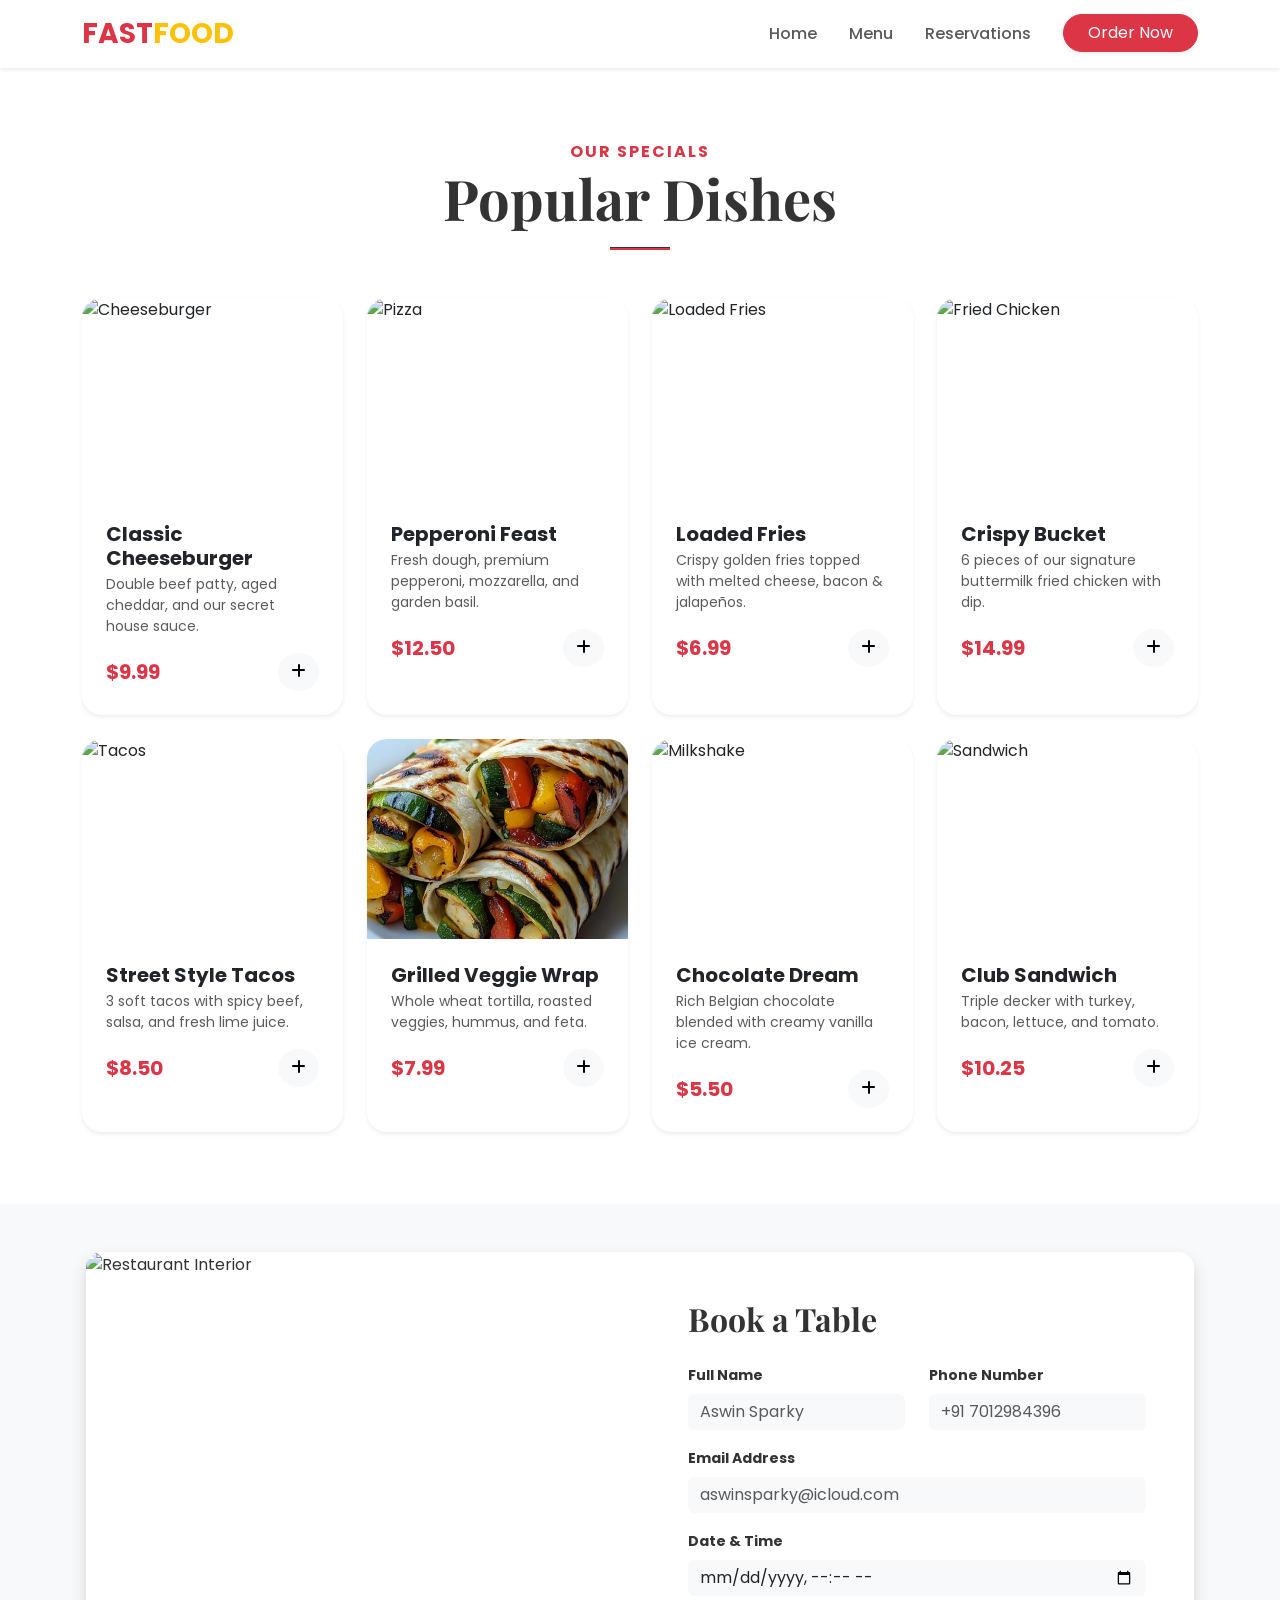
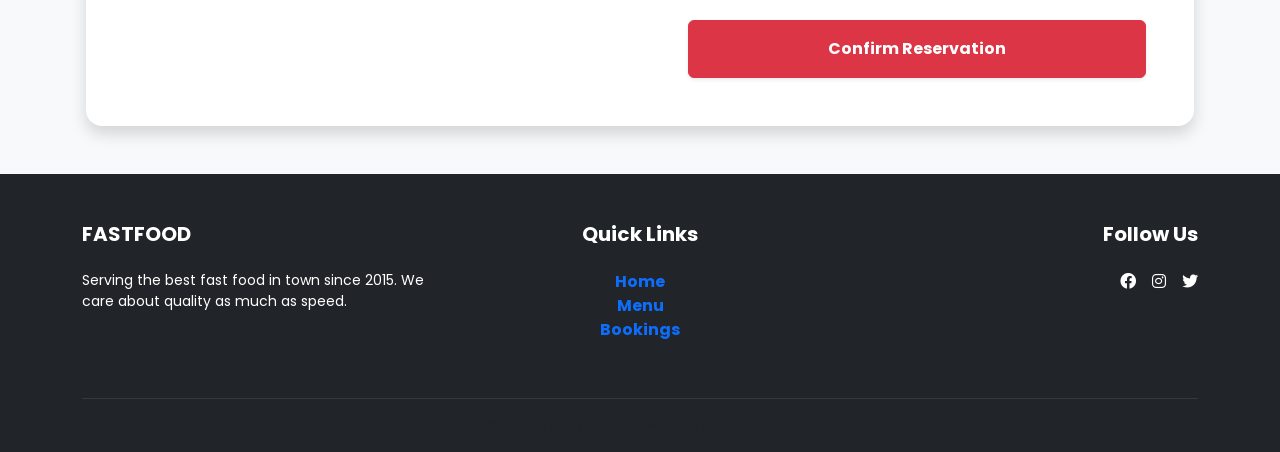
==== index.html @ 98b83c9a "Add files via upload" ====
<!DOCTYPE html>
<html lang="en">
<head>
    <meta charset="UTF-8">
    <meta name="viewport" content="width=device-width, initial-scale=1.0">
    <title>FastFood Express | Deliciously Fast</title>
    
    <link href="https://cdn.jsdelivr.net/npm/bootstrap@5.3.0/dist/css/bootstrap.min.css" rel="stylesheet">
    <link href="https://fonts.googleapis.com/css2?family=Poppins:wght@300;400;600;700&family=Playfair+Display:wght@700&display=swap" rel="stylesheet">
    <link rel="stylesheet" href="https://cdnjs.cloudflare.com/ajax/libs/font-awesome/6.0.0/css/all.min.css">
    <link rel="shortcut icon" href="./images/fastfood-removebg-preview.png" type="image/png">
    <link rel="stylesheet" href="styles.css">
</head>
<body>

    <nav class="navbar navbar-expand-lg sticky-top navbar-light bg-white shadow-sm">
        <div class="container">
            <a class="navbar-brand fw-bold fs-3" href="#"><span class="text-danger">FAST</span><span class="text-warning">FOOD</span></a>
            <button class="navbar-toggler" type="button" data-bs-toggle="collapse" data-bs-target="#mainNav">
                <span class="navbar-toggler-icon"></span>
            </button>
            <div class="collapse navbar-collapse" id="mainNav">
                <ul class="navbar-nav ms-auto mb-2 mb-lg-0">
                    <li class="nav-item"><a class="nav-link px-3" href="#home">Home</a></li>
                    <li class="nav-item"><a class="nav-link px-3" href="#menu">Menu</a></li>
                    <li class="nav-item"><a class="nav-link px-3" href="#booking">Reservations</a></li>
                    <li class="nav-item ms-lg-3">
                        <a class="btn btn-danger rounded-pill px-4 shadow-sm" href="#booking">Order Now</a>
                    </li>
                </ul>
            </div>
        </div>
    </nav>

    <section id="menu" class="py-5">
        <div class="container py-4">
            <div class="text-center mb-5">
                <span class="text-danger fw-bold text-uppercase tracking-wider">Our Specials</span>
                <h2 class="display-4 fw-bold">Popular Dishes</h2>
                <hr class="mx-auto bg-danger" style="width: 60px; height: 3px; opacity: 1;">
            </div>

            <div class="row g-4">
                <div class="col-md-6 col-lg-3">
                    <div class="card h-100 food-card border-0 shadow-sm">
                        <img src="https://images.unsplash.com/photo-1568901346375-23c9450c58cd?auto=format&fit=crop&w=500" class="card-img-top" alt="Cheeseburger">
                        <div class="card-body p-4">
                            <h5 class="fw-bold mb-1">Classic Cheeseburger</h5>
                            <p class="text-muted small">Double beef patty, aged cheddar, and our secret house sauce.</p>
                            <div class="d-flex justify-content-between align-items-center mt-3">
                                <span class="h5 mb-0 text-danger fw-bold">$9.99</span>
                                <button class="btn btn-light rounded-circle"><i class="fas fa-plus"></i></button>
                            </div>
                        </div>
                    </div>
                </div>

                <div class="col-md-6 col-lg-3">
                    <div class="card h-100 food-card border-0 shadow-sm">
                        <img src="https://images.unsplash.com/photo-1513104890138-7c749659a591?auto=format&fit=crop&w=500" class="card-img-top" alt="Pizza">
                        <div class="card-body p-4">
                            <h5 class="fw-bold mb-1">Pepperoni Feast</h5>
                            <p class="text-muted small">Fresh dough, premium pepperoni, mozzarella, and garden basil.</p>
                            <div class="d-flex justify-content-between align-items-center mt-3">
                                <span class="h5 mb-0 text-danger fw-bold">$12.50</span>
                                <button class="btn btn-light rounded-circle"><i class="fas fa-plus"></i></button>
                            </div>
                        </div>
                    </div>
                </div>

                <div class="col-md-6 col-lg-3">
                    <div class="card h-100 food-card border-0 shadow-sm">
                        <img src="https://images.pexels.com/photos/461198/pexels-photo-461198.jpeg" class="card-img-top" alt="Loaded Fries">
                        <div class="card-body p-4">
                            <h5 class="fw-bold mb-1">Loaded Fries</h5>
                            <p class="text-muted small">Crispy golden fries topped with melted cheese, bacon & jalapeños.</p>
                            <div class="d-flex justify-content-between align-items-center mt-3">
                                <span class="h5 mb-0 text-danger fw-bold">$6.99</span>
                                <button class="btn btn-light rounded-circle"><i class="fas fa-plus"></i></button>
                            </div>
                        </div>
                    </div>
                </div>

                <div class="col-md-6 col-lg-3">
                    <div class="card h-100 food-card border-0 shadow-sm">
                        <img src="https://images.pexels.com/photos/70497/pexels-photo-70497.jpeg" class="card-img-top" alt="Fried Chicken">
                        <div class="card-body p-4">
                            <h5 class="fw-bold mb-1">Crispy Bucket</h5>
                            <p class="text-muted small">6 pieces of our signature buttermilk fried chicken with dip.</p>
                            <div class="d-flex justify-content-between align-items-center mt-3">
                                <span class="h5 mb-0 text-danger fw-bold">$14.99</span>
                                <button class="btn btn-light rounded-circle"><i class="fas fa-plus"></i></button>
                            </div>
                        </div>
                    </div>
                </div>

                <div class="col-md-6 col-lg-3">
                    <div class="card h-100 food-card border-0 shadow-sm">
                        <img src="https://images.unsplash.com/photo-1552332386-f8dd00dc2f85?auto=format&fit=crop&w=500" class="card-img-top" alt="Tacos">
                        <div class="card-body p-4">
                            <h5 class="fw-bold mb-1">Street Style Tacos</h5>
                            <p class="text-muted small">3 soft tacos with spicy beef, salsa, and fresh lime juice.</p>
                            <div class="d-flex justify-content-between align-items-center mt-3">
                                <span class="h5 mb-0 text-danger fw-bold">$8.50</span>
                                <button class="btn btn-light rounded-circle"><i class="fas fa-plus"></i></button>
                            </div>
                        </div>
                    </div>
                </div>

                <div class="col-md-6 col-lg-3">
                    <div class="card h-100 food-card border-0 shadow-sm">
                        <img src="./images/grilledveggy.jpg" class="card-img-top" alt="Wrap">
                        <div class="card-body p-4">
                            <h5 class="fw-bold mb-1">Grilled Veggie Wrap</h5>
                            <p class="text-muted small">Whole wheat tortilla, roasted veggies, hummus, and feta.</p>
                            <div class="d-flex justify-content-between align-items-center mt-3">
                                <span class="h5 mb-0 text-danger fw-bold">$7.99</span>
                                <button class="btn btn-light rounded-circle"><i class="fas fa-plus"></i></button>
                            </div>
                        </div>
                    </div>
                </div>

                <div class="col-md-6 col-lg-3">
                    <div class="card h-100 food-card border-0 shadow-sm">
                        <img src="https://images.unsplash.com/photo-1572490122747-3968b75cc699?auto=format&fit=crop&w=500" class="card-img-top" alt="Milkshake">
                        <div class="card-body p-4">
                            <h5 class="fw-bold mb-1">Chocolate Dream</h5>
                            <p class="text-muted small">Rich Belgian chocolate blended with creamy vanilla ice cream.</p>
                            <div class="d-flex justify-content-between align-items-center mt-3">
                                <span class="h5 mb-0 text-danger fw-bold">$5.50</span>
                                <button class="btn btn-light rounded-circle"><i class="fas fa-plus"></i></button>
                            </div>
                        </div>
                    </div>
                </div>

                <div class="col-md-6 col-lg-3">
                    <div class="card h-100 food-card border-0 shadow-sm">
                        <img src="https://images.unsplash.com/photo-1528735602780-2552fd46c7af?auto=format&fit=crop&w=500" class="card-img-top" alt="Sandwich">
                        <div class="card-body p-4">
                            <h5 class="fw-bold mb-1">Club Sandwich</h5>
                            <p class="text-muted small">Triple decker with turkey, bacon, lettuce, and tomato.</p>
                            <div class="d-flex justify-content-between align-items-center mt-3">
                                <span class="h5 mb-0 text-danger fw-bold">$10.25</span>
                                <button class="btn btn-light rounded-circle"><i class="fas fa-plus"></i></button>
                            </div>
                        </div>
                    </div>
                </div>
            </div>
        </div>
    </section>

    <section id="booking" class="py-5 bg-light">
        <div class="container">
            <div class="row bg-white shadow rounded-4 overflow-hidden mx-1">
                <div class="col-md-6 d-none d-md-block p-0">
                    <img src="https://images.unsplash.com/photo-1555396273-367ea4eb4db5?auto=format&fit=crop&w=800" class="w-100 h-100" style="object-fit: cover;" alt="Restaurant Interior">
                </div>
                <div class="col-md-6 p-5">
                    <h2 class="fw-bold mb-4">Book a Table</h2>
                    <form>
                        <div class="row">
                            <div class="col-md-6 mb-3">
                                <label class="form-label small fw-bold">Full Name</label>
                                <input type="text" class="form-control bg-light border-0" placeholder="Aswin Sparky">
                            </div>
                            <div class="col-md-6 mb-3">
                                <label class="form-label small fw-bold">Phone Number</label>
                                <input type="tel" class="form-control bg-light border-0" placeholder="+91 7012984396">
                            </div>
                        </div>
                        <div class="mb-3">
                            <label class="form-label small fw-bold">Email Address</label>
                            <input type="email" class="form-control bg-light border-0" placeholder="aswinsparky@icloud.com">
                        </div>
                        <div class="mb-4">
                            <label class="form-label small fw-bold">Date & Time</label>
                            <input type="datetime-local" class="form-control bg-light border-0">
                        </div>
                        <button type="submit" class="btn btn-danger w-100 py-3 fw-bold shadow-sm">Confirm Reservation</button>
                    </form>
                </div>
            </div>
        </div>
    </section>

    <footer class="bg-dark text-white pt-5 pb-3">
        <div class="container">
            <div class="row">
                <div class="col-md-4 mb-4">
                    <h5 class="fw-bold mb-4">FASTFOOD</h5>
                    <p class="text small">Serving the best fast food in town since 2015. We care about quality as much as speed.</p>
                </div>
                <div class="col-md-4 mb-4 text-md-center">
                    <h5 class="fw-bold mb-4">Quick Links</h5>
                    <ul class="list-unstyled">
                        <li><a href="#home" class="text text-decoration-none fw-bold">Home</a></li>
                        <li><a href="#menu" class="text text-decoration-none fw-bold">Menu</a></li>
                        <li><a href="#booking" class="text text-decoration-none fw-bold">Bookings</a></li>
                    </ul>
                </div>
                <div class="col-md-4 mb-4 text-md-end">
                    <h5 class="fw-bold mb-4">Follow Us</h5>
                    <div class="d-flex justify-content-md-end gap-3">
                        <a href="#" class="text-white"><i class="fab fa-facebook"></i></a>
                        <a href="#" class="text-white"><i class="fab fa-instagram"></i></a>
                        <a href="#" class="text-white"><i class="fab fa-twitter"></i></a>
                    </div>
                </div>
            </div>
            <hr class="border-secondary">
            <p class="text-center text-muted small mb-0">&copy; 2026 FastFood Express. All rights reserved.</p>
        </div>
    </footer>

    <script src="https://cdn.jsdelivr.net/npm/bootstrap@5.3.0/dist/js/bootstrap.bundle.min.js"></script>
</body>
</html>
---- styles.css ----
/* Custom Global Styling */
body {
    font-family: 'Poppins', sans-serif;
    color: #333;
    scroll-behavior: smooth;
}

h1, h2, h3 {
    font-family: 'Playfair Display', serif;
}

/* Navbar Tuning */
.navbar .nav-link {
    font-weight: 500;
    transition: 0.3s;
}

.navbar .nav-link:hover {
    color: #dc3545 !important;
}

/* Custom Global Styling */
body {
    font-family: 'Poppins', sans-serif;
    color: #333;
    scroll-behavior: smooth;
}

h1, h2, h3 {
    font-family: 'Playfair Display', serif;
}

/* Navbar Tuning */
.navbar .nav-link {
    font-weight: 500;
    transition: 0.3s;
}

.navbar .nav-link:hover {
    color: #dc3545 !important;
}

/* Card Hover Effects */
.food-card {
    transition: all 0.3s ease-in-out;
    border-radius: 20px;
    overflow: hidden;
}

.food-card:hover {
    transform: translateY(-10px);
    box-shadow: 0 15px 30px rgba(0,0,0,0.1) !important;
}

.food-card img {
    height: 200px;
    object-fit: cover;
    transition: 0.5s;
}

.food-card:hover img {
    scale: 1.1;
}

/* Form Styling */
.form-control:focus {
    box-shadow: none;
    background-color: #fff !important;
    border: 1px solid #dc3545 !important;
}

/* Custom Letter Spacing for headers */
.tracking-wider {
    letter-spacing: 2px;
}
/* Card Hover Effects */
.food-card {
    transition: all 0.3s ease-in-out;
    border-radius: 20px;
    overflow: hidden;
}

.food-card:hover {
    transform: translateY(-10px);
    box-shadow: 0 15px 30px rgba(0,0,0,0.1) !important;
}

.food-card img {
    height: 200px;
    object-fit: cover;
    transition: 0.5s;
}

.food-card:hover img {
    scale: 1.1;
}

/* Form Styling */
.form-control:focus {
    box-shadow: none;
    background-color: #fff !important;
    border: 1px solid #dc3545 !important;
}

/* Custom Letter Spacing for headers */
.tracking-wider {
    letter-spacing: 2px;
}
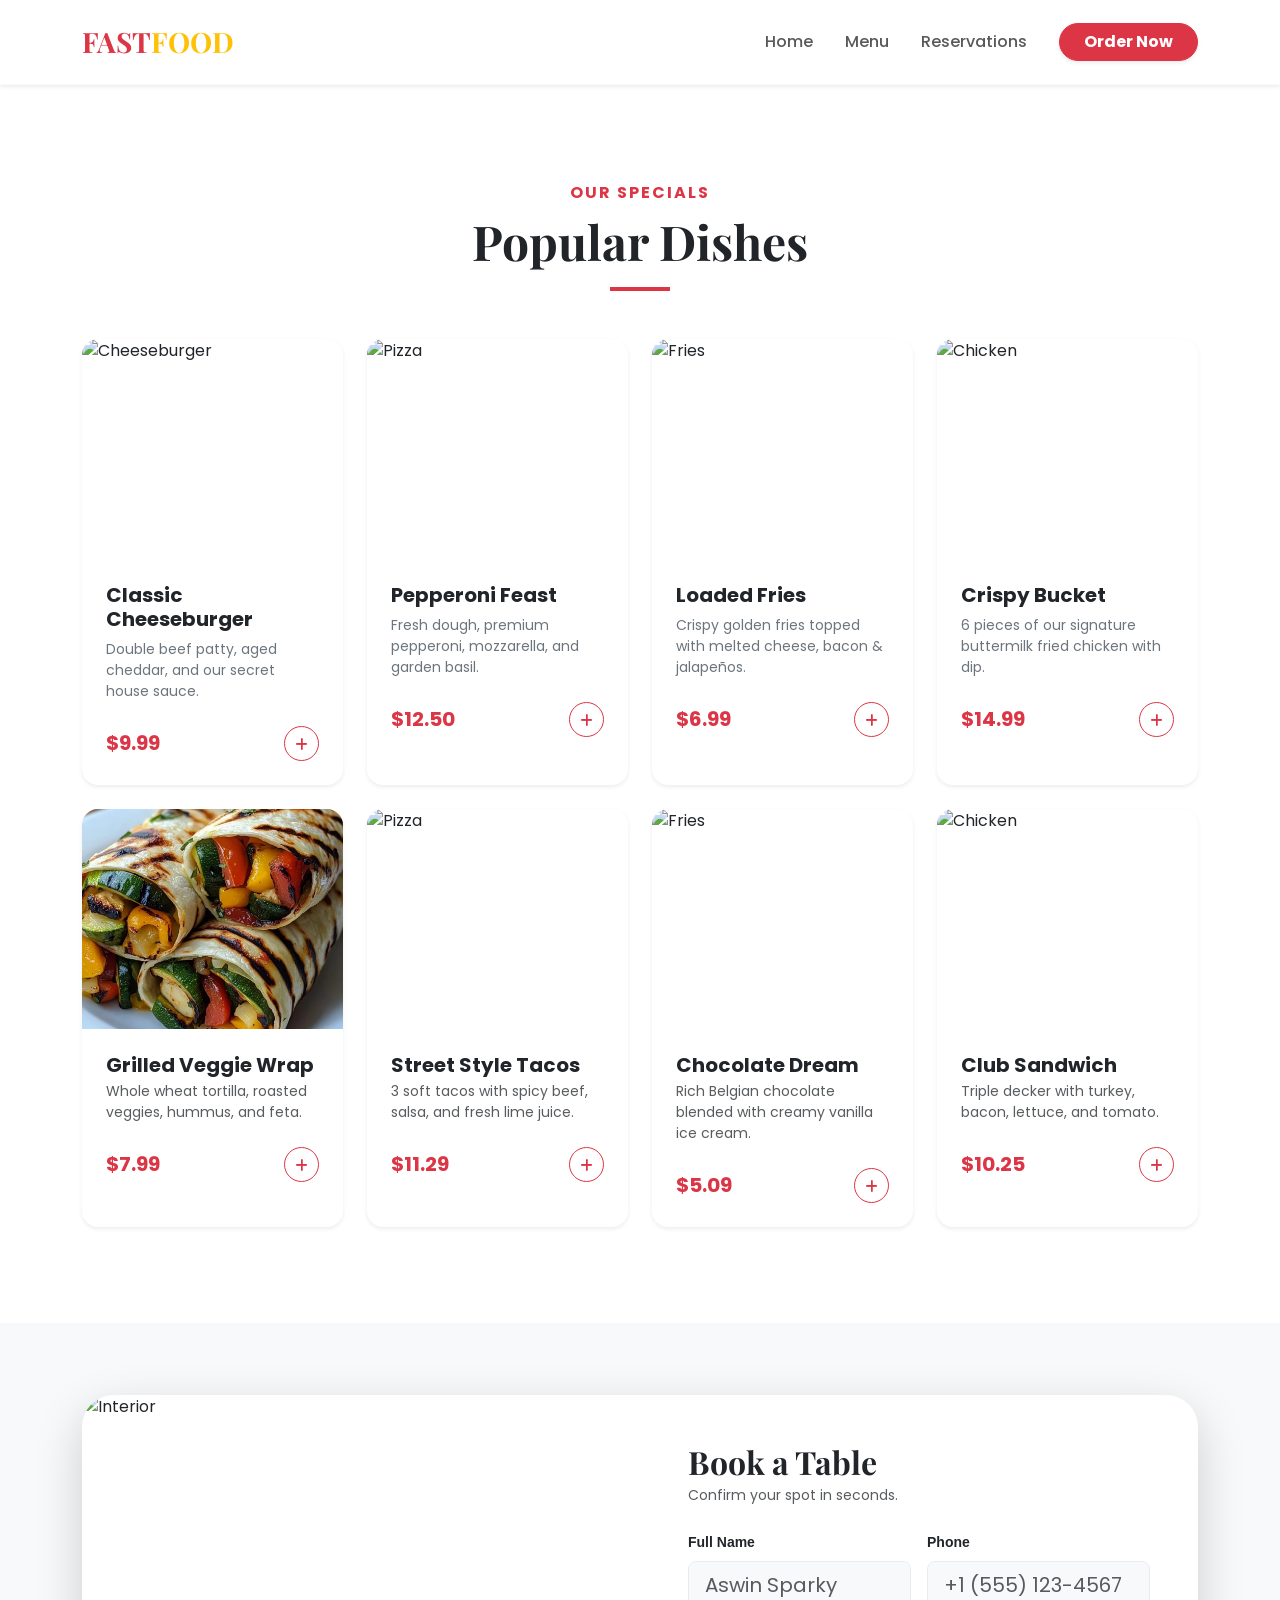
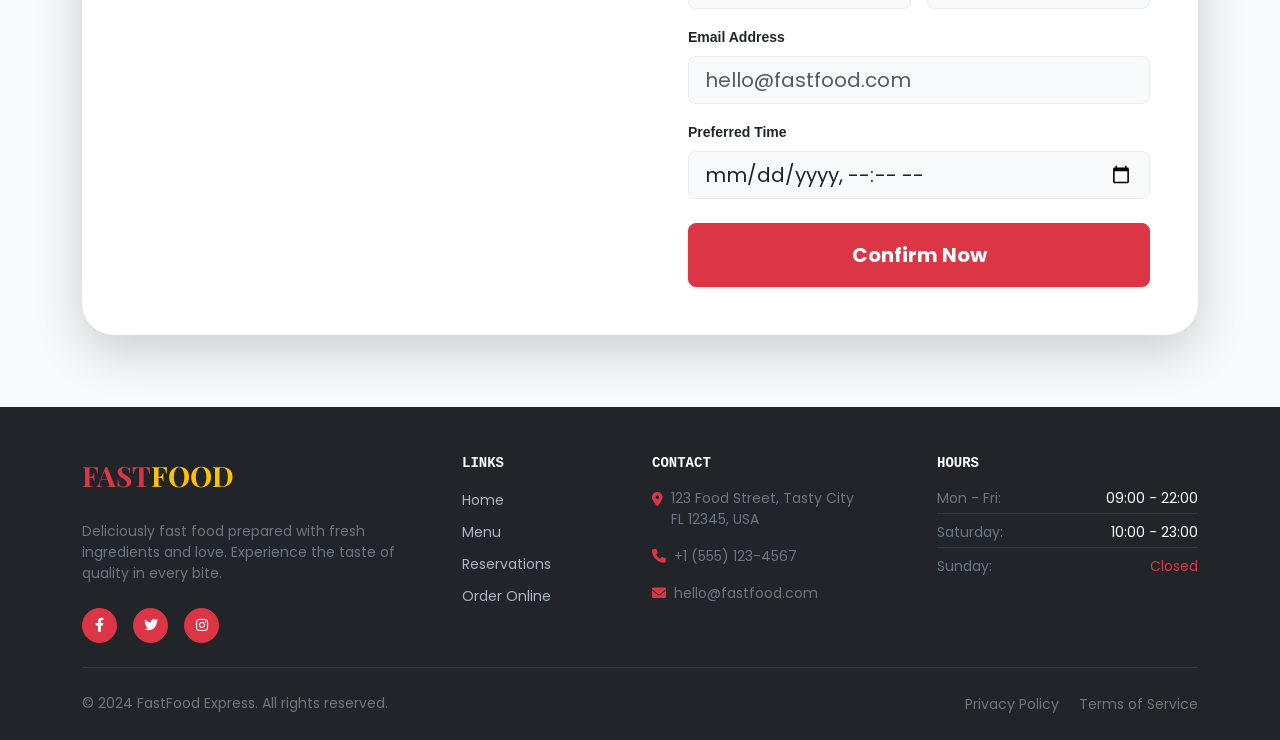
==== commit 464c89bb: "ok" ====
--- a/index.html
+++ b/index.html
@@ -8,24 +8,26 @@
     <link href="https://cdn.jsdelivr.net/npm/bootstrap@5.3.0/dist/css/bootstrap.min.css" rel="stylesheet">
     <link href="https://fonts.googleapis.com/css2?family=Poppins:wght@300;400;600;700&family=Playfair+Display:wght@700&display=swap" rel="stylesheet">
     <link rel="stylesheet" href="https://cdnjs.cloudflare.com/ajax/libs/font-awesome/6.0.0/css/all.min.css">
+    <link rel="stylesheet" href="styles.css">
     <link rel="shortcut icon" href="./images/fastfood-removebg-preview.png" type="image/png">
-    <link rel="stylesheet" href="styles.css">
+    
 </head>
-<body>
-
-    <nav class="navbar navbar-expand-lg sticky-top navbar-light bg-white shadow-sm">
+<body class="bg-white">
+    <nav class="navbar navbar-expand-lg sticky-top navbar-light bg-white border-bottom border-light shadow-sm py-3">
         <div class="container">
-            <a class="navbar-brand fw-bold fs-3" href="#"><span class="text-danger">FAST</span><span class="text-warning">FOOD</span></a>
-            <button class="navbar-toggler" type="button" data-bs-toggle="collapse" data-bs-target="#mainNav">
+            <a class="navbar-brand fw-bolder fs-3" href="#">
+                <span class="text-danger">FAST</span><span class="text-warning">FOOD</span>
+            </a>
+            <button class="navbar-toggler border-0" type="button" data-bs-toggle="collapse" data-bs-target="#mainNav">
                 <span class="navbar-toggler-icon"></span>
             </button>
             <div class="collapse navbar-collapse" id="mainNav">
-                <ul class="navbar-nav ms-auto mb-2 mb-lg-0">
-                    <li class="nav-item"><a class="nav-link px-3" href="#home">Home</a></li>
-                    <li class="nav-item"><a class="nav-link px-3" href="#menu">Menu</a></li>
-                    <li class="nav-item"><a class="nav-link px-3" href="#booking">Reservations</a></li>
+                <ul class="navbar-nav ms-auto align-items-center">
+                    <li class="nav-item"><a class="nav-link px-3 fw-medium" href="#home">Home</a></li>
+                    <li class="nav-item"><a class="nav-link px-3 fw-medium" href="#menu">Menu</a></li>
+                    <li class="nav-item"><a class="nav-link px-3 fw-medium" href="#booking">Reservations</a></li>
                     <li class="nav-item ms-lg-3">
-                        <a class="btn btn-danger rounded-pill px-4 shadow-sm" href="#booking">Order Now</a>
+                        <a class="btn btn-danger rounded-pill px-4 fw-bold shadow-sm" href="#booking">Order Now</a>
                     </li>
                 </ul>
             </div>
@@ -33,191 +35,281 @@
     </nav>
 
     <section id="menu" class="py-5">
-        <div class="container py-4">
+        <div class="container py-5">
             <div class="text-center mb-5">
-                <span class="text-danger fw-bold text-uppercase tracking-wider">Our Specials</span>
-                <h2 class="display-4 fw-bold">Popular Dishes</h2>
-                <hr class="mx-auto bg-danger" style="width: 60px; height: 3px; opacity: 1;">
-            </div>
-
+                <span class="text-danger fw-bold text-uppercase" style="letter-spacing: 2px;">Our Specials</span>
+                <h2 class="display-5 fw-bold mt-2">Popular Dishes</h2>
+                <div class="bg-danger mx-auto mt-3" style="width: 60px; height: 4px;"></div>
+            </div>
+            <!-- first card -->
             <div class="row g-4">
                 <div class="col-md-6 col-lg-3">
-                    <div class="card h-100 food-card border-0 shadow-sm">
-                        <img src="https://images.unsplash.com/photo-1568901346375-23c9450c58cd?auto=format&fit=crop&w=500" class="card-img-top" alt="Cheeseburger">
-                        <div class="card-body p-4">
-                            <h5 class="fw-bold mb-1">Classic Cheeseburger</h5>
-                            <p class="text-muted small">Double beef patty, aged cheddar, and our secret house sauce.</p>
-                            <div class="d-flex justify-content-between align-items-center mt-3">
+                    <div class="card h-100 border-0 shadow-sm rounded-4 overflow-hidden food-card">
+                        <img src="https://images.unsplash.com/photo-1568901346375-23c9450c58cd?auto=format&fit=crop&w=500" 
+                             class="card-img-top object-fit-cover" style="height: 220px;" alt="Cheeseburger">
+                        <div class="card-body p-4">
+                            <h5 class="fw-bold">Classic Cheeseburger</h5>
+                            <p class="text-secondary small">Double beef patty, aged cheddar, and our secret house sauce.</p>
+                            <div class="d-flex justify-content-between align-items-center mt-4">
                                 <span class="h5 mb-0 text-danger fw-bold">$9.99</span>
-                                <button class="btn btn-light rounded-circle"><i class="fas fa-plus"></i></button>
-                            </div>
-                        </div>
-                    </div>
-                </div>
-
-                <div class="col-md-6 col-lg-3">
-                    <div class="card h-100 food-card border-0 shadow-sm">
-                        <img src="https://images.unsplash.com/photo-1513104890138-7c749659a591?auto=format&fit=crop&w=500" class="card-img-top" alt="Pizza">
-                        <div class="card-body p-4">
-                            <h5 class="fw-bold mb-1">Pepperoni Feast</h5>
-                            <p class="text-muted small">Fresh dough, premium pepperoni, mozzarella, and garden basil.</p>
-                            <div class="d-flex justify-content-between align-items-center mt-3">
+                                <button class="btn btn-outline-danger btn-sm rounded-circle p-2" style="width: 35px; height: 35px;">
+                                    <i class="fas fa-plus"></i>
+                                </button>
+                            </div>
+                        </div>
+                    </div>
+                </div>
+
+                <div class="col-md-6 col-lg-3">
+                    <div class="card h-100 border-0 shadow-sm rounded-4 overflow-hidden food-card">
+                        <img src="https://images.unsplash.com/photo-1513104890138-7c749659a591?auto=format&fit=crop&w=500" 
+                             class="card-img-top object-fit-cover" style="height: 220px;" alt="Pizza">
+                        <div class="card-body p-4">
+                            <h5 class="fw-bold">Pepperoni Feast</h5>
+                            <p class="text-secondary small">Fresh dough, premium pepperoni, mozzarella, and garden basil.</p>
+                            <div class="d-flex justify-content-between align-items-center mt-4">
                                 <span class="h5 mb-0 text-danger fw-bold">$12.50</span>
-                                <button class="btn btn-light rounded-circle"><i class="fas fa-plus"></i></button>
-                            </div>
-                        </div>
-                    </div>
-                </div>
-
-                <div class="col-md-6 col-lg-3">
-                    <div class="card h-100 food-card border-0 shadow-sm">
-                        <img src="https://images.pexels.com/photos/461198/pexels-photo-461198.jpeg" class="card-img-top" alt="Loaded Fries">
-                        <div class="card-body p-4">
-                            <h5 class="fw-bold mb-1">Loaded Fries</h5>
-                            <p class="text-muted small">Crispy golden fries topped with melted cheese, bacon & jalapeños.</p>
-                            <div class="d-flex justify-content-between align-items-center mt-3">
+                                <button class="btn btn-outline-danger btn-sm rounded-circle p-2" style="width: 35px; height: 35px;">
+                                    <i class="fas fa-plus"></i>
+                                </button>
+                            </div>
+                        </div>
+                    </div>
+                </div>
+
+                <div class="col-md-6 col-lg-3">
+                    <div class="card h-100 border-0 shadow-sm rounded-4 overflow-hidden food-card">
+                        <img src="https://images.pexels.com/photos/461198/pexels-photo-461198.jpeg" 
+                             class="card-img-top object-fit-cover" style="height: 220px;" alt="Fries">
+                        <div class="card-body p-4">
+                            <h5 class="fw-bold">Loaded Fries</h5>
+                            <p class="text-secondary small">Crispy golden fries topped with melted cheese, bacon & jalapeños.</p>
+                            <div class="d-flex justify-content-between align-items-center mt-4">
                                 <span class="h5 mb-0 text-danger fw-bold">$6.99</span>
-                                <button class="btn btn-light rounded-circle"><i class="fas fa-plus"></i></button>
-                            </div>
-                        </div>
-                    </div>
-                </div>
-
-                <div class="col-md-6 col-lg-3">
-                    <div class="card h-100 food-card border-0 shadow-sm">
-                        <img src="https://images.pexels.com/photos/70497/pexels-photo-70497.jpeg" class="card-img-top" alt="Fried Chicken">
-                        <div class="card-body p-4">
-                            <h5 class="fw-bold mb-1">Crispy Bucket</h5>
-                            <p class="text-muted small">6 pieces of our signature buttermilk fried chicken with dip.</p>
-                            <div class="d-flex justify-content-between align-items-center mt-3">
+                                <button class="btn btn-outline-danger btn-sm rounded-circle p-2" style="width: 35px; height: 35px;">
+                                    <i class="fas fa-plus"></i>
+                                </button>
+                            </div>
+                        </div>
+                    </div>
+                </div>
+
+                <div class="col-md-6 col-lg-3">
+                    <div class="card h-100 border-0 shadow-sm rounded-4 overflow-hidden food-card">
+                        <img src="https://images.pexels.com/photos/70497/pexels-photo-70497.jpeg" 
+                             class="card-img-top object-fit-cover" style="height: 220px;" alt="Chicken">
+                        <div class="card-body p-4">
+                            <h5 class="fw-bold">Crispy Bucket</h5>
+                            <p class="text-secondary small">6 pieces of our signature buttermilk fried chicken with dip.</p>
+                            <div class="d-flex justify-content-between align-items-center mt-4">
                                 <span class="h5 mb-0 text-danger fw-bold">$14.99</span>
-                                <button class="btn btn-light rounded-circle"><i class="fas fa-plus"></i></button>
-                            </div>
-                        </div>
-                    </div>
-                </div>
-
-                <div class="col-md-6 col-lg-3">
-                    <div class="card h-100 food-card border-0 shadow-sm">
-                        <img src="https://images.unsplash.com/photo-1552332386-f8dd00dc2f85?auto=format&fit=crop&w=500" class="card-img-top" alt="Tacos">
+                                <button class="btn btn-outline-danger btn-sm rounded-circle p-2" style="width: 35px; height: 35px;">
+                                    <i class="fas fa-plus"></i>
+                                </button>
+                            </div>
+                        </div>
+                    </div>
+                </div>
+            </div>
+            <br>
+             
+            <!-- second card -->
+             <div class="row g-4">
+                <div class="col-md-6 col-lg-3">
+                    <div class="card h-100 border-0 shadow-sm rounded-4 overflow-hidden food-card">
+                        <img src="./images/grilledveggy.jpg" 
+                             class="card-img-top object-fit-cover" style="height: 220px;" alt="Cheeseburger">
+                        <div class="card-body p-4">
+                            <h5 class="fw-bold mb-1">Grilled Veggie Wrap</h5>
+                            <p class="text-muted small">Whole wheat tortilla, roasted veggies, hummus, and feta.</p>
+                            <div class="d-flex justify-content-between align-items-center mt-4">
+                                <span class="h5 mb-0 text-danger fw-bold">$7.99</span>
+                                <button class="btn btn-outline-danger btn-sm rounded-circle p-2" style="width: 35px; height: 35px;">
+                                    <i class="fas fa-plus"></i>
+                                </button>
+                            </div>
+                        </div>
+                    </div>
+                </div>
+
+                <div class="col-md-6 col-lg-3">
+                    <div class="card h-100 border-0 shadow-sm rounded-4 overflow-hidden food-card">
+                        <img src="https://images.unsplash.com/photo-1552332386-f8dd00dc2f85?auto=format&fit=crop&w=500" 
+                             class="card-img-top object-fit-cover" style="height: 220px;" alt="Pizza">
                         <div class="card-body p-4">
                             <h5 class="fw-bold mb-1">Street Style Tacos</h5>
                             <p class="text-muted small">3 soft tacos with spicy beef, salsa, and fresh lime juice.</p>
-                            <div class="d-flex justify-content-between align-items-center mt-3">
-                                <span class="h5 mb-0 text-danger fw-bold">$8.50</span>
-                                <button class="btn btn-light rounded-circle"><i class="fas fa-plus"></i></button>
-                            </div>
-                        </div>
-                    </div>
-                </div>
-
-                <div class="col-md-6 col-lg-3">
-                    <div class="card h-100 food-card border-0 shadow-sm">
-                        <img src="./images/grilledveggy.jpg" class="card-img-top" alt="Wrap">
-                        <div class="card-body p-4">
-                            <h5 class="fw-bold mb-1">Grilled Veggie Wrap</h5>
-                            <p class="text-muted small">Whole wheat tortilla, roasted veggies, hummus, and feta.</p>
-                            <div class="d-flex justify-content-between align-items-center mt-3">
-                                <span class="h5 mb-0 text-danger fw-bold">$7.99</span>
-                                <button class="btn btn-light rounded-circle"><i class="fas fa-plus"></i></button>
-                            </div>
-                        </div>
-                    </div>
-                </div>
-
-                <div class="col-md-6 col-lg-3">
-                    <div class="card h-100 food-card border-0 shadow-sm">
-                        <img src="https://images.unsplash.com/photo-1572490122747-3968b75cc699?auto=format&fit=crop&w=500" class="card-img-top" alt="Milkshake">
+                            <div class="d-flex justify-content-between align-items-center mt-4">
+                                <span class="h5 mb-0 text-danger fw-bold">$11.29</span>
+                                <button class="btn btn-outline-danger btn-sm rounded-circle p-2" style="width: 35px; height: 35px;">
+                                    <i class="fas fa-plus"></i>
+                                </button>
+                            </div>
+                        </div>
+                    </div>
+                </div>
+
+                <div class="col-md-6 col-lg-3">
+                    <div class="card h-100 border-0 shadow-sm rounded-4 overflow-hidden food-card">
+                        <img src="https://images.unsplash.com/photo-1572490122747-3968b75cc699?auto=format&fit=crop&w=500" 
+                             class="card-img-top object-fit-cover" style="height: 220px;" alt="Fries">
                         <div class="card-body p-4">
                             <h5 class="fw-bold mb-1">Chocolate Dream</h5>
                             <p class="text-muted small">Rich Belgian chocolate blended with creamy vanilla ice cream.</p>
-                            <div class="d-flex justify-content-between align-items-center mt-3">
-                                <span class="h5 mb-0 text-danger fw-bold">$5.50</span>
-                                <button class="btn btn-light rounded-circle"><i class="fas fa-plus"></i></button>
-                            </div>
-                        </div>
-                    </div>
-                </div>
-
-                <div class="col-md-6 col-lg-3">
-                    <div class="card h-100 food-card border-0 shadow-sm">
-                        <img src="https://images.unsplash.com/photo-1528735602780-2552fd46c7af?auto=format&fit=crop&w=500" class="card-img-top" alt="Sandwich">
+                            <div class="d-flex justify-content-between align-items-center mt-4">
+                                <span class="h5 mb-0 text-danger fw-bold">$5.09</span>
+                                <button class="btn btn-outline-danger btn-sm rounded-circle p-2" style="width: 35px; height: 35px;">
+                                    <i class="fas fa-plus"></i>
+                                </button>
+                            </div>
+                        </div>
+                    </div>
+                </div>
+
+                <div class="col-md-6 col-lg-3">
+                    <div class="card h-100 border-0 shadow-sm rounded-4 overflow-hidden food-card">
+                        <img src="https://images.unsplash.com/photo-1528735602780-2552fd46c7af?auto=format&fit=crop&w=500" 
+                             class="card-img-top object-fit-cover" style="height: 220px;" alt="Chicken">
                         <div class="card-body p-4">
                             <h5 class="fw-bold mb-1">Club Sandwich</h5>
                             <p class="text-muted small">Triple decker with turkey, bacon, lettuce, and tomato.</p>
-                            <div class="d-flex justify-content-between align-items-center mt-3">
+                            <div class="d-flex justify-content-between align-items-center mt-4">
                                 <span class="h5 mb-0 text-danger fw-bold">$10.25</span>
-                                <button class="btn btn-light rounded-circle"><i class="fas fa-plus"></i></button>
-                            </div>
-                        </div>
-                    </div>
-                </div>
-            </div>
+                                <button class="btn btn-outline-danger btn-sm rounded-circle p-2" style="width: 35px; height: 35px;">
+                                    <i class="fas fa-plus"></i>
+                                </button>
+                            </div>
+                        </div>
+                    </div>
+                </div>
+            </div>
+            <!-- end card -->
         </div>
     </section>
 
     <section id="booking" class="py-5 bg-light">
-        <div class="container">
-            <div class="row bg-white shadow rounded-4 overflow-hidden mx-1">
-                <div class="col-md-6 d-none d-md-block p-0">
-                    <img src="https://images.unsplash.com/photo-1555396273-367ea4eb4db5?auto=format&fit=crop&w=800" class="w-100 h-100" style="object-fit: cover;" alt="Restaurant Interior">
-                </div>
-                <div class="col-md-6 p-5">
-                    <h2 class="fw-bold mb-4">Book a Table</h2>
+        <div class="container py-4">
+            <div class="row g-0 bg-white shadow-lg rounded-5 overflow-hidden">
+                <div class="col-md-6 d-none d-md-block">
+                    <img src="https://images.unsplash.com/photo-1555396273-367ea4eb4db5?auto=format&fit=crop&w=800" 
+                         class="w-100 h-100 object-fit-cover" alt="Interior">
+                </div>
+                <div class="col-md-6 p-4 p-lg-5">
+                    <h2 class="fw-bold mb-1">Book a Table</h2>
+                    <p class="text-muted mb-4 small">Confirm your spot in seconds.</p>
                     <form>
-                        <div class="row">
-                            <div class="col-md-6 mb-3">
-                                <label class="form-label small fw-bold">Full Name</label>
-                                <input type="text" class="form-control bg-light border-0" placeholder="Aswin Sparky">
-                            </div>
-                            <div class="col-md-6 mb-3">
-                                <label class="form-label small fw-bold">Phone Number</label>
-                                <input type="tel" class="form-control bg-light border-0" placeholder="+91 7012984396">
-                            </div>
-                        </div>
-                        <div class="mb-3">
-                            <label class="form-label small fw-bold">Email Address</label>
-                            <input type="email" class="form-control bg-light border-0" placeholder="aswinsparky@icloud.com">
-                        </div>
-                        <div class="mb-4">
-                            <label class="form-label small fw-bold">Date & Time</label>
-                            <input type="datetime-local" class="form-control bg-light border-0">
-                        </div>
-                        <button type="submit" class="btn btn-danger w-100 py-3 fw-bold shadow-sm">Confirm Reservation</button>
+                        <div class="row g-3">
+                            <div class="col-md-6">
+                                <label class="form-label fw-semibold small">Full Name</label>
+                                <input type="text" class="form-control form-control-lg border-light-subtle bg-light small" placeholder="Aswin Sparky">
+                            </div>
+                            <div class="col-md-6">
+                                <label class="form-label fw-semibold small">Phone</label>
+                                <input type="tel" class="form-control form-control-lg border-light-subtle bg-light small" placeholder="+1 (555) 123-4567">
+                            </div>
+                            <div class="col-12">
+                                <label class="form-label fw-semibold small">Email Address</label>
+                                <input type="email" class="form-control form-control-lg border-light-subtle bg-light small" placeholder="hello@fastfood.com">
+                            </div>
+                            <div class="col-12">
+                                <label class="form-label fw-semibold small">Preferred Time</label>
+                                <input type="datetime-local" class="form-control form-control-lg border-light-subtle bg-light small">
+                            </div>
+                            <div class="col-12 mt-4">
+                                <button type="submit" class="btn btn-danger btn-lg w-100 fw-bold rounded-3 shadow-sm py-3">Confirm Now</button>
+                            </div>
+                        </div>
                     </form>
                 </div>
             </div>
         </div>
     </section>
-
-    <footer class="bg-dark text-white pt-5 pb-3">
-        <div class="container">
-            <div class="row">
-                <div class="col-md-4 mb-4">
-                    <h5 class="fw-bold mb-4">FASTFOOD</h5>
-                    <p class="text small">Serving the best fast food in town since 2015. We care about quality as much as speed.</p>
-                </div>
-                <div class="col-md-4 mb-4 text-md-center">
-                    <h5 class="fw-bold mb-4">Quick Links</h5>
-                    <ul class="list-unstyled">
-                        <li><a href="#home" class="text text-decoration-none fw-bold">Home</a></li>
-                        <li><a href="#menu" class="text text-decoration-none fw-bold">Menu</a></li>
-                        <li><a href="#booking" class="text text-decoration-none fw-bold">Bookings</a></li>
-                    </ul>
-                </div>
-                <div class="col-md-4 mb-4 text-md-end">
-                    <h5 class="fw-bold mb-4">Follow Us</h5>
-                    <div class="d-flex justify-content-md-end gap-3">
-                        <a href="#" class="text-white"><i class="fab fa-facebook"></i></a>
-                        <a href="#" class="text-white"><i class="fab fa-instagram"></i></a>
-                        <a href="#" class="text-white"><i class="fab fa-twitter"></i></a>
-                    </div>
-                </div>
-            </div>
-            <hr class="border-secondary">
-            <p class="text-center text-muted small mb-0">&copy; 2026 FastFood Express. All rights reserved.</p>
-        </div>
-    </footer>
+    <!-- footer -->
+     <footer class="bg-dark text-white pt-5 pb-4">
+    <div class="container text-center text-md-start">
+        <div class="row g-4">
+            
+            <div class="col-lg-4 col-md-6">
+                <a class="navbar-brand fw-bolder fs-3 mb-4 d-block" href="#">
+                    <span class="text-danger">FAST</span><span class="text-warning">FOOD</span>
+                </a>
+                <p class="small text-secondary mb-4">
+                    Deliciously fast food prepared with fresh ingredients and love. 
+                    Experience the taste of quality in every bite.
+                </p>
+                <div class="d-flex justify-content-center justify-content-md-start gap-3">
+                    <a href="#" class="btn btn-danger btn-sm rounded-circle d-flex align-items-center justify-content-center" style="width: 35px; height: 35px;">
+                        <i class="fab fa-facebook-f"></i>
+                    </a>
+                    <a href="#" class="btn btn-danger btn-sm rounded-circle d-flex align-items-center justify-content-center" style="width: 35px; height: 35px;">
+                        <i class="fab fa-twitter"></i>
+                    </a>
+                    <a href="#" class="btn btn-danger btn-sm rounded-circle d-flex align-items-center justify-content-center" style="width: 35px; height: 35px;">
+                        <i class="fab fa-instagram"></i>
+                    </a>
+                </div>
+            </div>
+
+            <div class="col-lg-2 col-md-6">
+                <h5 class="fw-bold mb-3 text-white font-monospace text-uppercase small ls-1">Links</h5>
+                <ul class="list-unstyled">
+                    <li class="mb-2"><a href="#home" class="footer-link small">Home</a></li>
+                    <li class="mb-2"><a href="#menu" class="footer-link small">Menu</a></li>
+                    <li class="mb-2"><a href="#booking" class="footer-link small">Reservations</a></li>
+                    <li class="mb-2"><a href="#" class="footer-link small">Order Online</a></li>
+                </ul>
+            </div>
+
+            <div class="col-lg-3 col-md-6">
+                <h5 class="fw-bold mb-3 text-white font-monospace text-uppercase small ls-1">Contact</h5>
+                <ul class="list-unstyled small text-secondary">
+                    <li class="mb-3 d-flex align-items-start">
+                        <i class="fas fa-map-marker-alt text-danger me-2 mt-1"></i>
+                        <span>123 Food Street, Tasty City<br>FL 12345, USA</span>
+                    </li>
+                    <li class="mb-3 d-flex align-items-center">
+                        <i class="fas fa-phone text-danger me-2"></i>
+                        <span>+1 (555) 123-4567</span>
+                    </li>
+                    <li class="mb-3 d-flex align-items-center">
+                        <i class="fas fa-envelope text-danger me-2"></i>
+                        <span>hello@fastfood.com</span>
+                    </li>
+                </ul>
+            </div>
+
+            <div class="col-lg-3 col-md-6">
+                <h5 class="fw-bold mb-3 text-white font-monospace text-uppercase small ls-1">Hours</h5>
+                <ul class="list-unstyled small text-secondary">
+                    <li class="d-flex justify-content-between mb-2 border-bottom border-secondary border-opacity-25 pb-1">
+                        <span>Mon - Fri:</span> 
+                        <span class="text-white">09:00 - 22:00</span>
+                    </li>
+                    <li class="d-flex justify-content-between mb-2 border-bottom border-secondary border-opacity-25 pb-1">
+                        <span>Saturday:</span> 
+                        <span class="text-white">10:00 - 23:00</span>
+                    </li>
+                    <li class="d-flex justify-content-between">
+                        <span>Sunday:</span> 
+                        <span class="text-danger">Closed</span>
+                    </li>
+                </ul>
+            </div>
+        </div>
+        
+        <hr class="border-secondary opacity-25 my-4">
+        
+        <div class="row align-items-center">
+            <div class="col-md-6 text-center text-md-start">
+                <p class="mb-0 small text-secondary">&copy; 2024 FastFood Express. All rights reserved.</p>
+            </div>
+            <div class="col-md-6 text-center text-md-end mt-3 mt-md-0">
+                <a href="#" class="text-secondary text-decoration-none small me-3">Privacy Policy</a>
+                <a href="#" class="text-secondary text-decoration-none small">Terms of Service</a>
+            </div>
+        </div>
+    </div>
+</footer>
 
     <script src="https://cdn.jsdelivr.net/npm/bootstrap@5.3.0/dist/js/bootstrap.bundle.min.js"></script>
 </body>
--- a/styles.css
+++ b/styles.css
@@ -1,108 +1,42 @@
-/* Custom Global Styling */
-body {
-    font-family: 'Poppins', sans-serif;
-    color: #333;
-    scroll-behavior: smooth;
+:root {
+    --bs-body-font-family: 'Poppins', sans-serif;
 }
 
-h1, h2, h3 {
+body {
+    font-family: var(--bs-body-font-family);
+}
+
+h1,
+h2,
+h3,
+.navbar-brand {
     font-family: 'Playfair Display', serif;
 }
 
-/* Navbar Tuning */
-.navbar .nav-link {
-    font-weight: 500;
-    transition: 0.3s;
-}
 
-.navbar .nav-link:hover {
-    color: #dc3545 !important;
-}
-
-/* Custom Global Styling */
-body {
-    font-family: 'Poppins', sans-serif;
-    color: #333;
-    scroll-behavior: smooth;
-}
-
-h1, h2, h3 {
-    font-family: 'Playfair Display', serif;
-}
-
-/* Navbar Tuning */
-.navbar .nav-link {
-    font-weight: 500;
-    transition: 0.3s;
-}
-
-.navbar .nav-link:hover {
-    color: #dc3545 !important;
-}
-
-/* Card Hover Effects */
 .food-card {
-    transition: all 0.3s ease-in-out;
-    border-radius: 20px;
-    overflow: hidden;
+    transition: transform 0.3s ease, box-shadow 0.3s ease;
 }
 
 .food-card:hover {
-    transform: translateY(-10px);
-    box-shadow: 0 15px 30px rgba(0,0,0,0.1) !important;
+    transform: translateY(-8px);
+    box-shadow: 0 1rem 3rem rgba(0, 0, 0, .175) !important;
 }
 
-.food-card img {
-    height: 200px;
-    object-fit: cover;
-    transition: 0.5s;
+
+.form-control:focus {
+    background-color: #fff;
+    border-color: var(--bs-danger) !important;
+    box-shadow: 0 0 0 0.25rem rgba(var(--bs-danger-rgb), 0.15);
 }
 
-.food-card:hover img {
-    scale: 1.1;
+.footer-link {
+    color: #adb5bd;
+    text-decoration: none;
+    transition: color 0.2s ease-in-out;
 }
 
-/* Form Styling */
-.form-control:focus {
-    box-shadow: none;
-    background-color: #fff !important;
-    border: 1px solid #dc3545 !important;
-}
-
-/* Custom Letter Spacing for headers */
-.tracking-wider {
-    letter-spacing: 2px;
-}
-/* Card Hover Effects */
-.food-card {
-    transition: all 0.3s ease-in-out;
-    border-radius: 20px;
-    overflow: hidden;
-}
-
-.food-card:hover {
-    transform: translateY(-10px);
-    box-shadow: 0 15px 30px rgba(0,0,0,0.1) !important;
-}
-
-.food-card img {
-    height: 200px;
-    object-fit: cover;
-    transition: 0.5s;
-}
-
-.food-card:hover img {
-    scale: 1.1;
-}
-
-/* Form Styling */
-.form-control:focus {
-    box-shadow: none;
-    background-color: #fff !important;
-    border: 1px solid #dc3545 !important;
-}
-
-/* Custom Letter Spacing for headers */
-.tracking-wider {
-    letter-spacing: 2px;
+.footer-link:hover {
+    color: #fff;
+    padding-left: 5px;
 }
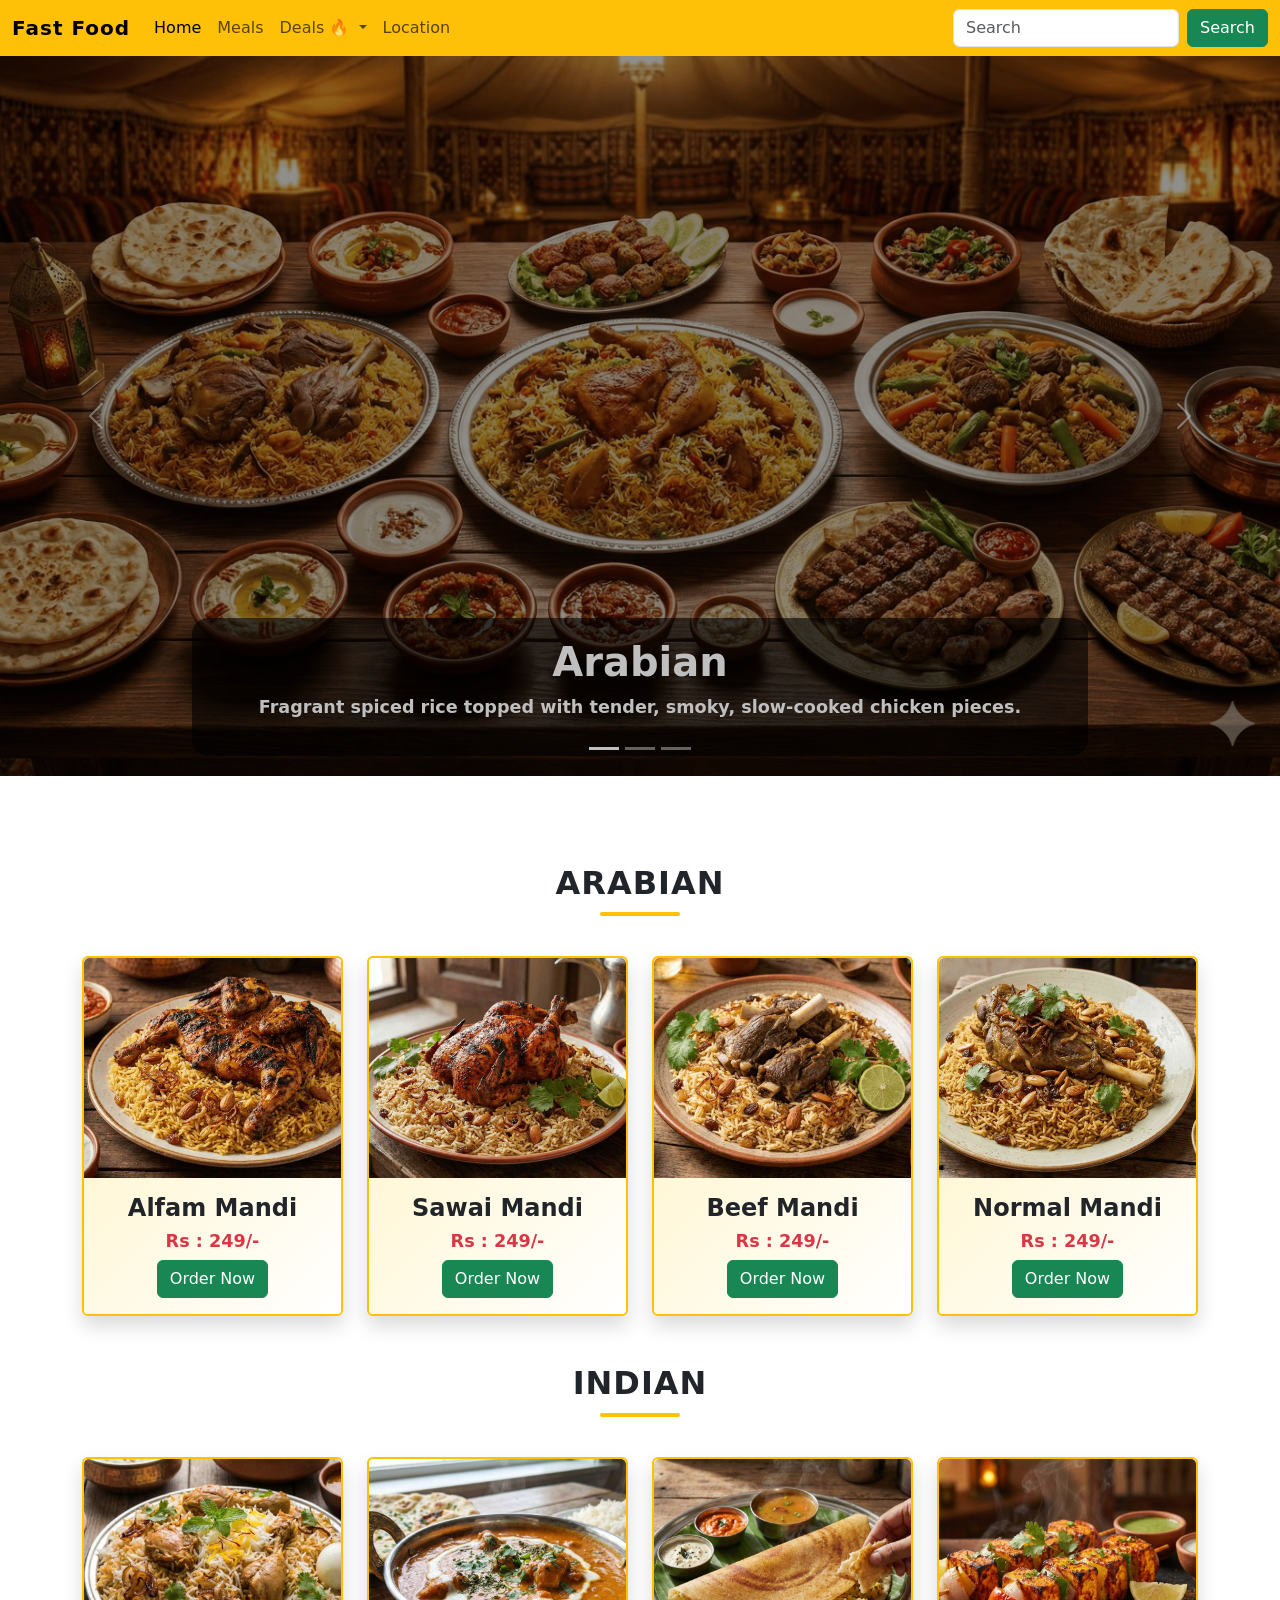
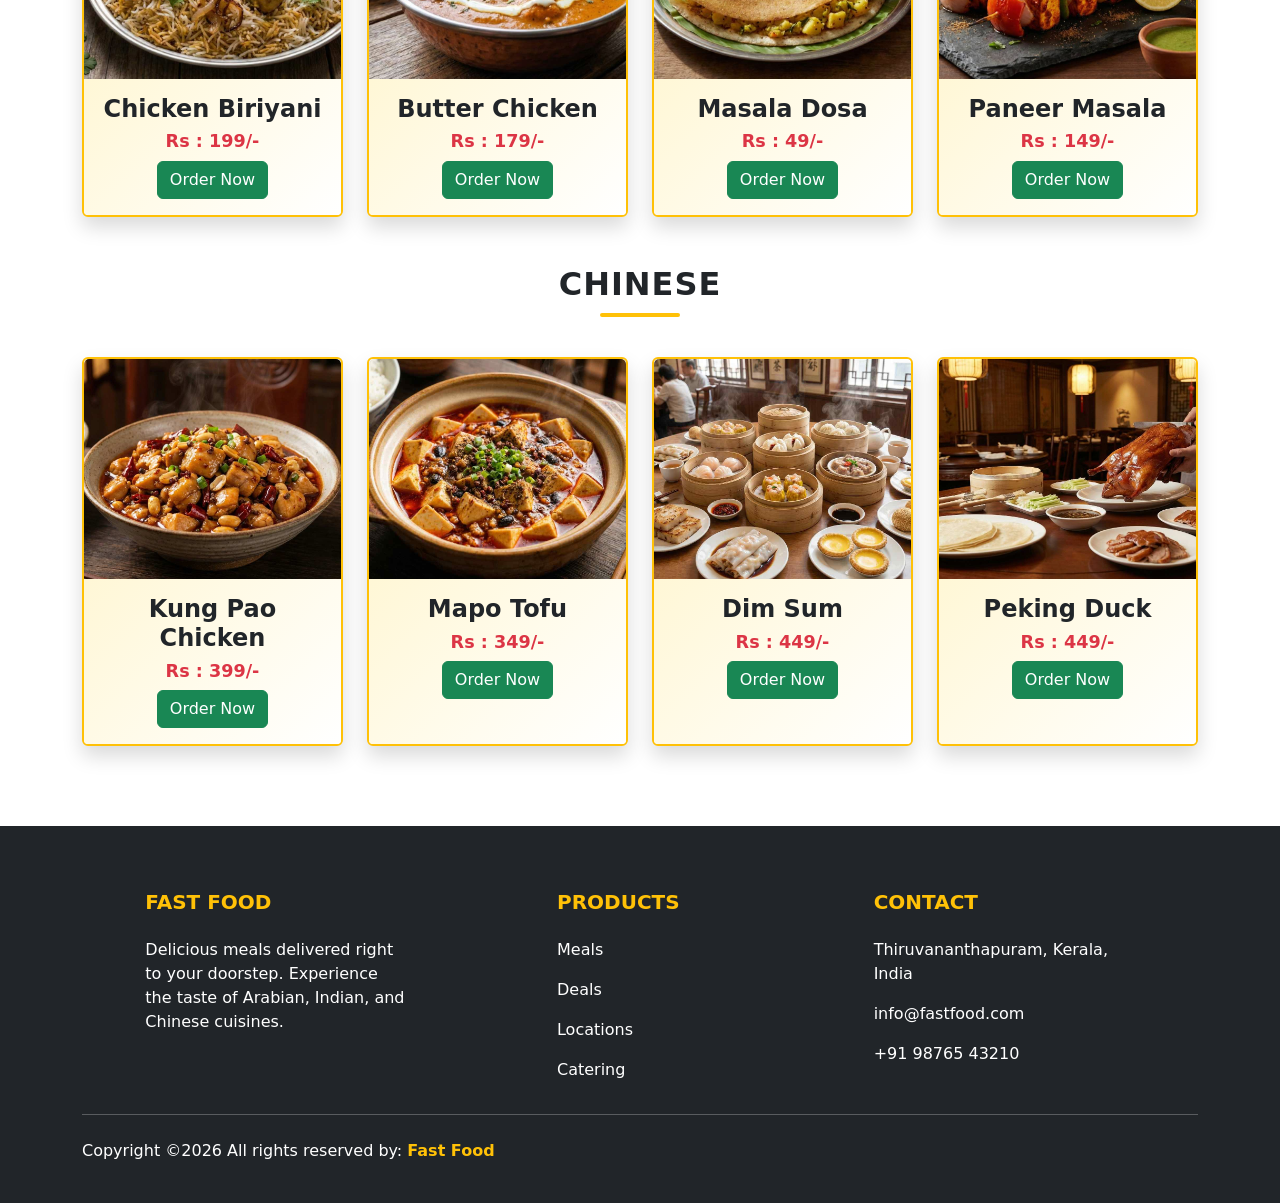
==== commit ab32fbad: "ok" ====
--- a/index.html
+++ b/index.html
@@ -1,316 +1,310 @@
-<!DOCTYPE html>
+<!doctype html>
 <html lang="en">
+
 <head>
-    <meta charset="UTF-8">
-    <meta name="viewport" content="width=device-width, initial-scale=1.0">
-    <title>FastFood Express | Deliciously Fast</title>
-    
-    <link href="https://cdn.jsdelivr.net/npm/bootstrap@5.3.0/dist/css/bootstrap.min.css" rel="stylesheet">
-    <link href="https://fonts.googleapis.com/css2?family=Poppins:wght@300;400;600;700&family=Playfair+Display:wght@700&display=swap" rel="stylesheet">
-    <link rel="stylesheet" href="https://cdnjs.cloudflare.com/ajax/libs/font-awesome/6.0.0/css/all.min.css">
-    <link rel="stylesheet" href="styles.css">
-    <link rel="shortcut icon" href="./images/fastfood-removebg-preview.png" type="image/png">
-    
+    <meta charset="utf-8">
+    <meta name="viewport" content="width=device-width, initial-scale=1">
+    <title>Fast Food</title>
+    <link rel="icon" href="./images/fastfood-removebg-preview.png" type="image/png">
+    <link rel="stylesheet" href="style.css">
+    <link href="https://cdn.jsdelivr.net/npm/bootstrap@5.2.3/dist/css/bootstrap.min.css" rel="stylesheet"
+        integrity="sha384-rbsA2VBKQhggwzxH7pPCaAqO46MgnOM80zW1RWuH61DGLwZJEdK2Kadq2F9CUG65" crossorigin="anonymous">
 </head>
-<body class="bg-white">
-    <nav class="navbar navbar-expand-lg sticky-top navbar-light bg-white border-bottom border-light shadow-sm py-3">
-        <div class="container">
-            <a class="navbar-brand fw-bolder fs-3" href="#">
-                <span class="text-danger">FAST</span><span class="text-warning">FOOD</span>
-            </a>
-            <button class="navbar-toggler border-0" type="button" data-bs-toggle="collapse" data-bs-target="#mainNav">
+
+<body>
+    <nav class="navbar navbar-expand-lg bg-warning">
+        <div class="container-fluid">
+            <a class="navbar-brand" href="#">Fast Food</a>
+            <button class="navbar-toggler" type="button" data-bs-toggle="collapse"
+                data-bs-target="#navbarSupportedContent" aria-controls="navbarSupportedContent" aria-expanded="false"
+                aria-label="Toggle navigation">
                 <span class="navbar-toggler-icon"></span>
             </button>
-            <div class="collapse navbar-collapse" id="mainNav">
-                <ul class="navbar-nav ms-auto align-items-center">
-                    <li class="nav-item"><a class="nav-link px-3 fw-medium" href="#home">Home</a></li>
-                    <li class="nav-item"><a class="nav-link px-3 fw-medium" href="#menu">Menu</a></li>
-                    <li class="nav-item"><a class="nav-link px-3 fw-medium" href="#booking">Reservations</a></li>
-                    <li class="nav-item ms-lg-3">
-                        <a class="btn btn-danger rounded-pill px-4 fw-bold shadow-sm" href="#booking">Order Now</a>
+            <div class="collapse navbar-collapse" id="navbarSupportedContent">
+                <ul class="navbar-nav me-auto mb-2 mb-lg-0">
+                    <li class="nav-item">
+                        <a class="nav-link active" aria-current="page" href="#">Home</a>
+                    </li>
+                    <li class="nav-item">
+                        <a class="nav-link" href="#meals">Meals</a>
+                    </li>
+                    <li class="nav-item dropdown">
+                        <a class="nav-link dropdown-toggle" href="#" role="button" data-bs-toggle="dropdown"
+                            aria-expanded="false">
+                            Deals 🔥
+                        </a>
+                        <ul class="dropdown-menu">
+                            <li><a class="dropdown-item" href="#">Action</a></li>
+                            <li><a class="dropdown-item" href="#">Another action</a></li>
+                            <li>
+                                <hr class="dropdown-divider">
+                            </li>
+                            <li><a class="dropdown-item" href="#">Something else here</a></li>
+                        </ul>
+                    </li>
+                    <li class="nav-item">
+                        <a class="nav-link" href="#footer">Location</a>
                     </li>
                 </ul>
+                <form class="d-flex" role="search">
+                    <input class="form-control me-2" type="search" placeholder="Search" aria-label="Search">
+                    <button class="btn btn-success" type="submit">Search</button>
+                </form>
             </div>
         </div>
     </nav>
 
-    <section id="menu" class="py-5">
-        <div class="container py-5">
-            <div class="text-center mb-5">
-                <span class="text-danger fw-bold text-uppercase" style="letter-spacing: 2px;">Our Specials</span>
-                <h2 class="display-5 fw-bold mt-2">Popular Dishes</h2>
-                <div class="bg-danger mx-auto mt-3" style="width: 60px; height: 4px;"></div>
-            </div>
-            <!-- first card -->
-            <div class="row g-4">
-                <div class="col-md-6 col-lg-3">
-                    <div class="card h-100 border-0 shadow-sm rounded-4 overflow-hidden food-card">
-                        <img src="https://images.unsplash.com/photo-1568901346375-23c9450c58cd?auto=format&fit=crop&w=500" 
-                             class="card-img-top object-fit-cover" style="height: 220px;" alt="Cheeseburger">
-                        <div class="card-body p-4">
-                            <h5 class="fw-bold">Classic Cheeseburger</h5>
-                            <p class="text-secondary small">Double beef patty, aged cheddar, and our secret house sauce.</p>
-                            <div class="d-flex justify-content-between align-items-center mt-4">
-                                <span class="h5 mb-0 text-danger fw-bold">$9.99</span>
-                                <button class="btn btn-outline-danger btn-sm rounded-circle p-2" style="width: 35px; height: 35px;">
-                                    <i class="fas fa-plus"></i>
-                                </button>
-                            </div>
-                        </div>
-                    </div>
-                </div>
-
-                <div class="col-md-6 col-lg-3">
-                    <div class="card h-100 border-0 shadow-sm rounded-4 overflow-hidden food-card">
-                        <img src="https://images.unsplash.com/photo-1513104890138-7c749659a591?auto=format&fit=crop&w=500" 
-                             class="card-img-top object-fit-cover" style="height: 220px;" alt="Pizza">
-                        <div class="card-body p-4">
-                            <h5 class="fw-bold">Pepperoni Feast</h5>
-                            <p class="text-secondary small">Fresh dough, premium pepperoni, mozzarella, and garden basil.</p>
-                            <div class="d-flex justify-content-between align-items-center mt-4">
-                                <span class="h5 mb-0 text-danger fw-bold">$12.50</span>
-                                <button class="btn btn-outline-danger btn-sm rounded-circle p-2" style="width: 35px; height: 35px;">
-                                    <i class="fas fa-plus"></i>
-                                </button>
-                            </div>
-                        </div>
-                    </div>
-                </div>
-
-                <div class="col-md-6 col-lg-3">
-                    <div class="card h-100 border-0 shadow-sm rounded-4 overflow-hidden food-card">
-                        <img src="https://images.pexels.com/photos/461198/pexels-photo-461198.jpeg" 
-                             class="card-img-top object-fit-cover" style="height: 220px;" alt="Fries">
-                        <div class="card-body p-4">
-                            <h5 class="fw-bold">Loaded Fries</h5>
-                            <p class="text-secondary small">Crispy golden fries topped with melted cheese, bacon & jalapeños.</p>
-                            <div class="d-flex justify-content-between align-items-center mt-4">
-                                <span class="h5 mb-0 text-danger fw-bold">$6.99</span>
-                                <button class="btn btn-outline-danger btn-sm rounded-circle p-2" style="width: 35px; height: 35px;">
-                                    <i class="fas fa-plus"></i>
-                                </button>
-                            </div>
-                        </div>
-                    </div>
-                </div>
-
-                <div class="col-md-6 col-lg-3">
-                    <div class="card h-100 border-0 shadow-sm rounded-4 overflow-hidden food-card">
-                        <img src="https://images.pexels.com/photos/70497/pexels-photo-70497.jpeg" 
-                             class="card-img-top object-fit-cover" style="height: 220px;" alt="Chicken">
-                        <div class="card-body p-4">
-                            <h5 class="fw-bold">Crispy Bucket</h5>
-                            <p class="text-secondary small">6 pieces of our signature buttermilk fried chicken with dip.</p>
-                            <div class="d-flex justify-content-between align-items-center mt-4">
-                                <span class="h5 mb-0 text-danger fw-bold">$14.99</span>
-                                <button class="btn btn-outline-danger btn-sm rounded-circle p-2" style="width: 35px; height: 35px;">
-                                    <i class="fas fa-plus"></i>
-                                </button>
-                            </div>
-                        </div>
-                    </div>
-                </div>
-            </div>
-            <br>
-             
-            <!-- second card -->
-             <div class="row g-4">
-                <div class="col-md-6 col-lg-3">
-                    <div class="card h-100 border-0 shadow-sm rounded-4 overflow-hidden food-card">
-                        <img src="./images/grilledveggy.jpg" 
-                             class="card-img-top object-fit-cover" style="height: 220px;" alt="Cheeseburger">
-                        <div class="card-body p-4">
-                            <h5 class="fw-bold mb-1">Grilled Veggie Wrap</h5>
-                            <p class="text-muted small">Whole wheat tortilla, roasted veggies, hummus, and feta.</p>
-                            <div class="d-flex justify-content-between align-items-center mt-4">
-                                <span class="h5 mb-0 text-danger fw-bold">$7.99</span>
-                                <button class="btn btn-outline-danger btn-sm rounded-circle p-2" style="width: 35px; height: 35px;">
-                                    <i class="fas fa-plus"></i>
-                                </button>
-                            </div>
-                        </div>
-                    </div>
-                </div>
-
-                <div class="col-md-6 col-lg-3">
-                    <div class="card h-100 border-0 shadow-sm rounded-4 overflow-hidden food-card">
-                        <img src="https://images.unsplash.com/photo-1552332386-f8dd00dc2f85?auto=format&fit=crop&w=500" 
-                             class="card-img-top object-fit-cover" style="height: 220px;" alt="Pizza">
-                        <div class="card-body p-4">
-                            <h5 class="fw-bold mb-1">Street Style Tacos</h5>
-                            <p class="text-muted small">3 soft tacos with spicy beef, salsa, and fresh lime juice.</p>
-                            <div class="d-flex justify-content-between align-items-center mt-4">
-                                <span class="h5 mb-0 text-danger fw-bold">$11.29</span>
-                                <button class="btn btn-outline-danger btn-sm rounded-circle p-2" style="width: 35px; height: 35px;">
-                                    <i class="fas fa-plus"></i>
-                                </button>
-                            </div>
-                        </div>
-                    </div>
-                </div>
-
-                <div class="col-md-6 col-lg-3">
-                    <div class="card h-100 border-0 shadow-sm rounded-4 overflow-hidden food-card">
-                        <img src="https://images.unsplash.com/photo-1572490122747-3968b75cc699?auto=format&fit=crop&w=500" 
-                             class="card-img-top object-fit-cover" style="height: 220px;" alt="Fries">
-                        <div class="card-body p-4">
-                            <h5 class="fw-bold mb-1">Chocolate Dream</h5>
-                            <p class="text-muted small">Rich Belgian chocolate blended with creamy vanilla ice cream.</p>
-                            <div class="d-flex justify-content-between align-items-center mt-4">
-                                <span class="h5 mb-0 text-danger fw-bold">$5.09</span>
-                                <button class="btn btn-outline-danger btn-sm rounded-circle p-2" style="width: 35px; height: 35px;">
-                                    <i class="fas fa-plus"></i>
-                                </button>
-                            </div>
-                        </div>
-                    </div>
-                </div>
-
-                <div class="col-md-6 col-lg-3">
-                    <div class="card h-100 border-0 shadow-sm rounded-4 overflow-hidden food-card">
-                        <img src="https://images.unsplash.com/photo-1528735602780-2552fd46c7af?auto=format&fit=crop&w=500" 
-                             class="card-img-top object-fit-cover" style="height: 220px;" alt="Chicken">
-                        <div class="card-body p-4">
-                            <h5 class="fw-bold mb-1">Club Sandwich</h5>
-                            <p class="text-muted small">Triple decker with turkey, bacon, lettuce, and tomato.</p>
-                            <div class="d-flex justify-content-between align-items-center mt-4">
-                                <span class="h5 mb-0 text-danger fw-bold">$10.25</span>
-                                <button class="btn btn-outline-danger btn-sm rounded-circle p-2" style="width: 35px; height: 35px;">
-                                    <i class="fas fa-plus"></i>
-                                </button>
-                            </div>
-                        </div>
-                    </div>
-                </div>
-            </div>
-            <!-- end card -->
-        </div>
+    <div id="carouselExampleCaptions" class="carousel slide" data-bs-ride="false">
+        <div class="carousel-indicators">
+            <button type="button" data-bs-target="#carouselExampleCaptions" data-bs-slide-to="0" class="active"
+                aria-current="true" aria-label="Slide 1"></button>
+            <button type="button" data-bs-target="#carouselExampleCaptions" data-bs-slide-to="1"
+                aria-label="Slide 2"></button>
+            <button type="button" data-bs-target="#carouselExampleCaptions" data-bs-slide-to="2"
+                aria-label="Slide 3"></button>
+        </div>
+        <div class="carousel-inner">
+            <div class="carousel-item active">
+                <img src="./images/arabian.png" class="slide d-block w-100" alt="...">
+                <div class="carousel-caption d-none d-md-block fw-bold">
+                    <h2>Arabian</h2>
+                    <p>Fragrant spiced rice topped with tender, smoky, slow-cooked chicken pieces.</p>
+                </div>
+            </div>
+            <div class="carousel-item">
+                <img src="./images/indian.png" class="slide d-block w-100" alt="...">
+                <div class="carousel-caption d-none d-md-block fw-bold">
+                    <h2>Indian</h2>
+                    <p>Rich, creamy tomato-based curry featuring tender marinated roasted chicken.</p>
+                </div>
+            </div>
+            <div class="carousel-item">
+                <img src="./images/chinese.png" class="slide d-block w-100" alt="...">
+                <div class="carousel-caption d-none d-md-block fw-bold">
+                    <h2>Chinese</h2>
+                    <p>Famous roasted duck known specifically for its thin, crispy skin.</p>
+                </div>
+            </div>
+        </div>
+        <button class="carousel-control-prev" type="button" data-bs-target="#carouselExampleCaptions"
+            data-bs-slide="prev">
+            <span class="carousel-control-prev-icon" aria-hidden="true"></span>
+            <span class="visually-hidden">Previous</span>
+        </button>
+        <button class="carousel-control-next" type="button" data-bs-target="#carouselExampleCaptions"
+            data-bs-slide="next">
+            <span class="carousel-control-next-icon" aria-hidden="true"></span>
+            <span class="visually-hidden">Next</span>
+        </button>
+    </div>
+
+    <br><br>
+
+    <section id="meals" class="container">
+        
+        <h2 class="text-center fw-bold">Arabian</h2>
+        <div class="row my-3 g-4"> <div class="col-12 col-md-6 col-lg-3">
+                <div class="card text-center border border-2 border-warning h-100">
+                    <img src="./images/arabian/alfa.jpeg" class="card-img-top" alt="...">
+                    <div class="card-body">
+                        <h4 class="card-title">Alfam Mandi</h4>
+                        <h5 class="card-text text-danger">Rs : 249/-</h5>
+                        <a href="#" class="btn btn-success">Order Now</a>
+                    </div>
+                </div>
+            </div>
+            <div class="col-12 col-md-6 col-lg-3">
+                <div class="card text-center border border-2 border-warning h-100">
+                    <img src="./images/arabian/shawa.jpeg" class="card-img-top" alt="...">
+                    <div class="card-body">
+                        <h4 class="card-title">Sawai Mandi</h4>
+                        <h5 class="card-text text-danger">Rs : 249/-</h5>
+                        <a href="#" class="btn btn-success">Order Now</a>
+                    </div>
+                </div>
+            </div>
+            <div class="col-12 col-md-6 col-lg-3">
+                <div class="card text-center border border-2 border-warning h-100">
+                    <img src="./images/arabian/bee.jpeg" class="card-img-top" alt="...">
+                    <div class="card-body">
+                        <h4 class="card-title">Beef Mandi</h4>
+                        <h5 class="card-text text-danger">Rs : 249/-</h5>
+                        <a href="#" class="btn btn-success">Order Now</a>
+                    </div>
+                </div>
+            </div>
+            <div class="col-12 col-md-6 col-lg-3">
+                <div class="card text-center border border-2 border-warning h-100">
+                    <img src="./images/arabian/mand.jpeg" class="card-img-top" alt="...">
+                    <div class="card-body">
+                        <h4 class="card-title">Normal Mandi</h4>
+                        <h5 class="card-text text-danger">Rs : 249/-</h5>
+                        <a href="#" class="btn btn-success">Order Now</a>
+                    </div>
+                </div>
+            </div>
+        </div>
+
+        <h2 class="text-center fw-bold mt-5">Indian</h2>
+        <div class="row my-3 g-4">
+            <div class="col-12 col-md-6 col-lg-3">
+                <div class="card text-center border border-2 border-warning h-100">
+                    <img src="./images/indian/biriyani.jpeg" class="card-img-top" alt="...">
+                    <div class="card-body">
+                        <h4 class="card-title">Chicken Biriyani</h4>
+                        <h5 class="card-text text-danger">Rs : 199/-</h5>
+                        <a href="#" class="btn btn-success">Order Now</a>
+                    </div>
+                </div>
+            </div>
+            <div class="col-12 col-md-6 col-lg-3">
+                <div class="card text-center border border-2 border-warning h-100">
+                    <img src="./images/indian/butterchicken.jpeg" class="card-img-top" alt="...">
+                    <div class="card-body">
+                        <h4 class="card-title">Butter Chicken</h4>
+                        <h5 class="card-text text-danger">Rs : 179/-</h5>
+                        <a href="#" class="btn btn-success">Order Now</a>
+                    </div>
+                </div>
+            </div>
+            <div class="col-12 col-md-6 col-lg-3">
+                <div class="card text-center border border-2 border-warning h-100">
+                    <img src="./images/indian/mdosa.jpeg" class="card-img-top" alt="...">
+                    <div class="card-body">
+                        <h4 class="card-title">Masala Dosa</h4>
+                        <h5 class="card-text text-danger">Rs : 49/-</h5>
+                        <a href="#" class="btn btn-success">Order Now</a>
+                    </div>
+                </div>
+            </div>
+            <div class="col-12 col-md-6 col-lg-3">
+                <div class="card text-center border border-2 border-warning h-100">
+                    <img src="./images/indian/paneer.jpeg" class="card-img-top" alt="...">
+                    <div class="card-body">
+                        <h4 class="card-title">Paneer Masala</h4>
+                        <h5 class="card-text text-danger">Rs : 149/-</h5>
+                        <a href="#" class="btn btn-success">Order Now</a>
+                    </div>
+                </div>
+            </div>
+        </div>
+
+        <h2 class="text-center fw-bold mt-5">Chinese</h2>
+        <div class="row my-3 g-4">
+            <div class="col-12 col-md-6 col-lg-3">
+                <div class="card text-center border border-2 border-warning h-100">
+                    <img src="./images/chinese/1.jpeg" class="card-img-top" alt="...">
+                    <div class="card-body">
+                        <h4 class="card-title">Kung Pao Chicken</h4>
+                        <h5 class="card-text text-danger">Rs : 399/-</h5>
+                        <a href="#" class="btn btn-success">Order Now</a>
+                    </div>
+                </div>
+            </div>
+            <div class="col-12 col-md-6 col-lg-3">
+                <div class="card text-center border border-2 border-warning h-100">
+                    <img src="./images/chinese/2.jpeg" class="card-img-top" alt="...">
+                    <div class="card-body">
+                        <h4 class="card-title">Mapo Tofu</h4>
+                        <h5 class="card-text text-danger">Rs : 349/-</h5>
+                        <a href="#" class="btn btn-success">Order Now</a>
+                    </div>
+                </div>
+            </div>
+            <div class="col-12 col-md-6 col-lg-3">
+                <div class="card text-center border border-2 border-warning h-100">
+                    <img src="./images/chinese/4.jpeg" class="card-img-top" alt="...">
+                    <div class="card-body">
+                        <h4 class="card-title">Dim Sum</h4>
+                        <h5 class="card-text text-danger">Rs : 449/-</h5>
+                        <a href="#" class="btn btn-success">Order Now</a>
+                    </div>
+                </div>
+            </div>
+            <div class="col-12 col-md-6 col-lg-3">
+                <div class="card text-center border border-2 border-warning h-100">
+                    <img src="./images/chinese/3.jpeg" class="card-img-top" alt="...">
+                    <div class="card-body">
+                        <h4 class="card-title">Peking Duck</h4>
+                        <h5 class="card-text text-danger">Rs : 449/-</h5>
+                        <a href="#" class="btn btn-success">Order Now</a>
+                    </div>
+                </div>
+            </div>
+        </div>
+
     </section>
 
-    <section id="booking" class="py-5 bg-light">
-        <div class="container py-4">
-            <div class="row g-0 bg-white shadow-lg rounded-5 overflow-hidden">
-                <div class="col-md-6 d-none d-md-block">
-                    <img src="https://images.unsplash.com/photo-1555396273-367ea4eb4db5?auto=format&fit=crop&w=800" 
-                         class="w-100 h-100 object-fit-cover" alt="Interior">
-                </div>
-                <div class="col-md-6 p-4 p-lg-5">
-                    <h2 class="fw-bold mb-1">Book a Table</h2>
-                    <p class="text-muted mb-4 small">Confirm your spot in seconds.</p>
-                    <form>
-                        <div class="row g-3">
-                            <div class="col-md-6">
-                                <label class="form-label fw-semibold small">Full Name</label>
-                                <input type="text" class="form-control form-control-lg border-light-subtle bg-light small" placeholder="Aswin Sparky">
-                            </div>
-                            <div class="col-md-6">
-                                <label class="form-label fw-semibold small">Phone</label>
-                                <input type="tel" class="form-control form-control-lg border-light-subtle bg-light small" placeholder="+1 (555) 123-4567">
-                            </div>
-                            <div class="col-12">
-                                <label class="form-label fw-semibold small">Email Address</label>
-                                <input type="email" class="form-control form-control-lg border-light-subtle bg-light small" placeholder="hello@fastfood.com">
-                            </div>
-                            <div class="col-12">
-                                <label class="form-label fw-semibold small">Preferred Time</label>
-                                <input type="datetime-local" class="form-control form-control-lg border-light-subtle bg-light small">
-                            </div>
-                            <div class="col-12 mt-4">
-                                <button type="submit" class="btn btn-danger btn-lg w-100 fw-bold rounded-3 shadow-sm py-3">Confirm Now</button>
-                            </div>
-                        </div>
-                    </form>
-                </div>
-            </div>
-        </div>
-    </section>
-    <!-- footer -->
-     <footer class="bg-dark text-white pt-5 pb-4">
+    <footer class="bg-dark text-white pt-5 pb-4" id="footer">
     <div class="container text-center text-md-start">
-        <div class="row g-4">
-            
-            <div class="col-lg-4 col-md-6">
-                <a class="navbar-brand fw-bolder fs-3 mb-4 d-block" href="#">
-                    <span class="text-danger">FAST</span><span class="text-warning">FOOD</span>
-                </a>
-                <p class="small text-secondary mb-4">
-                    Deliciously fast food prepared with fresh ingredients and love. 
-                    Experience the taste of quality in every bite.
-                </p>
-                <div class="d-flex justify-content-center justify-content-md-start gap-3">
-                    <a href="#" class="btn btn-danger btn-sm rounded-circle d-flex align-items-center justify-content-center" style="width: 35px; height: 35px;">
-                        <i class="fab fa-facebook-f"></i>
+        <div class="row text-center text-md-start">
+            <div class="col-md-3 col-lg-3 col-xl-3 mx-auto mt-3">
+                <h5 class="text-uppercase mb-4 fw-bold text-warning">Fast Food</h5>
+                <p>Delicious meals delivered right to your doorstep. Experience the taste of Arabian, Indian, and Chinese cuisines.</p>
+            </div>
+
+            <div class="col-md-2 col-lg-2 col-xl-2 mx-auto mt-3">
+                <h5 class="text-uppercase mb-4 fw-bold text-warning">Products</h5>
+                <p>
+                    <a href="#" class="text-white" style="text-decoration: none;">Meals</a>
+                </p>
+                <p>
+                    <a href="#" class="text-white" style="text-decoration: none;">Deals</a>
+                </p>
+                <p>
+                    <a href="#" class="text-white" style="text-decoration: none;">Locations</a>
+                </p>
+                <p>
+                    <a href="#" class="text-white" style="text-decoration: none;">Catering</a>
+                </p>
+            </div>
+
+            <div class="col-md-4 col-lg-3 col-xl-3 mx-auto mt-3">
+                <h5 class="text-uppercase mb-4 fw-bold text-warning">Contact</h5>
+                <p>
+                    <i class="fas fa-home mr-3"></i> Thiruvananthapuram, Kerala, India
+                </p>
+                <p>
+                    <i class="fas fa-envelope mr-3"></i> info@fastfood.com
+                </p>
+                <p>
+                    <i class="fas fa-phone mr-3"></i> +91 98765 43210
+                </p>
+            </div>
+        </div>
+
+        <hr class="mb-4">
+
+        <div class="row align-items-center">
+            <div class="col-md-7 col-lg-8">
+                <p> Copyright ©2026 All rights reserved by:
+                    <a href="#" style="text-decoration: none;">
+                        <strong class="text-warning">Fast Food</strong>
                     </a>
-                    <a href="#" class="btn btn-danger btn-sm rounded-circle d-flex align-items-center justify-content-center" style="width: 35px; height: 35px;">
-                        <i class="fab fa-twitter"></i>
-                    </a>
-                    <a href="#" class="btn btn-danger btn-sm rounded-circle d-flex align-items-center justify-content-center" style="width: 35px; height: 35px;">
-                        <i class="fab fa-instagram"></i>
-                    </a>
-                </div>
-            </div>
-
-            <div class="col-lg-2 col-md-6">
-                <h5 class="fw-bold mb-3 text-white font-monospace text-uppercase small ls-1">Links</h5>
-                <ul class="list-unstyled">
-                    <li class="mb-2"><a href="#home" class="footer-link small">Home</a></li>
-                    <li class="mb-2"><a href="#menu" class="footer-link small">Menu</a></li>
-                    <li class="mb-2"><a href="#booking" class="footer-link small">Reservations</a></li>
-                    <li class="mb-2"><a href="#" class="footer-link small">Order Online</a></li>
-                </ul>
-            </div>
-
-            <div class="col-lg-3 col-md-6">
-                <h5 class="fw-bold mb-3 text-white font-monospace text-uppercase small ls-1">Contact</h5>
-                <ul class="list-unstyled small text-secondary">
-                    <li class="mb-3 d-flex align-items-start">
-                        <i class="fas fa-map-marker-alt text-danger me-2 mt-1"></i>
-                        <span>123 Food Street, Tasty City<br>FL 12345, USA</span>
-                    </li>
-                    <li class="mb-3 d-flex align-items-center">
-                        <i class="fas fa-phone text-danger me-2"></i>
-                        <span>+1 (555) 123-4567</span>
-                    </li>
-                    <li class="mb-3 d-flex align-items-center">
-                        <i class="fas fa-envelope text-danger me-2"></i>
-                        <span>hello@fastfood.com</span>
-                    </li>
-                </ul>
-            </div>
-
-            <div class="col-lg-3 col-md-6">
-                <h5 class="fw-bold mb-3 text-white font-monospace text-uppercase small ls-1">Hours</h5>
-                <ul class="list-unstyled small text-secondary">
-                    <li class="d-flex justify-content-between mb-2 border-bottom border-secondary border-opacity-25 pb-1">
-                        <span>Mon - Fri:</span> 
-                        <span class="text-white">09:00 - 22:00</span>
-                    </li>
-                    <li class="d-flex justify-content-between mb-2 border-bottom border-secondary border-opacity-25 pb-1">
-                        <span>Saturday:</span> 
-                        <span class="text-white">10:00 - 23:00</span>
-                    </li>
-                    <li class="d-flex justify-content-between">
-                        <span>Sunday:</span> 
-                        <span class="text-danger">Closed</span>
-                    </li>
-                </ul>
-            </div>
-        </div>
-        
-        <hr class="border-secondary opacity-25 my-4">
-        
-        <div class="row align-items-center">
-            <div class="col-md-6 text-center text-md-start">
-                <p class="mb-0 small text-secondary">&copy; 2024 FastFood Express. All rights reserved.</p>
-            </div>
-            <div class="col-md-6 text-center text-md-end mt-3 mt-md-0">
-                <a href="#" class="text-secondary text-decoration-none small me-3">Privacy Policy</a>
-                <a href="#" class="text-secondary text-decoration-none small">Terms of Service</a>
+                </p>
+            </div>
+            <div class="col-md-5 col-lg-4">
+                <div class="text-center text-md-end">
+                    <ul class="list-unstyled list-inline">
+                        <li class="list-inline-item">
+                            <a href="#" class="btn-floating btn-sm text-white" style="font-size: 23px;"><i class="fab fa-facebook"></i></a>
+                        </li>
+                        <li class="list-inline-item">
+                            <a href="#" class="btn-floating btn-sm text-white" style="font-size: 23px;"><i class="fab fa-twitter"></i></a>
+                        </li>
+                        <li class="list-inline-item">
+                            <a href="#" class="btn-floating btn-sm text-white" style="font-size: 23px;"><i class="fab fa-google-plus"></i></a>
+                        </li>
+                    </ul>
+                </div>
             </div>
         </div>
     </div>
 </footer>
 
-    <script src="https://cdn.jsdelivr.net/npm/bootstrap@5.3.0/dist/js/bootstrap.bundle.min.js"></script>
+    <script src="https://cdn.jsdelivr.net/npm/bootstrap@5.2.3/dist/js/bootstrap.bundle.min.js"
+        integrity="sha384-kenU1KFdBIe4zVF0s0G1M5b4hcpxyD9F7jL+jjXkk+Q2h455rYXK/7HAuoJl+0I4"
+        crossorigin="anonymous"></script>
 </body>
+
 </html>
--- a/style.css
+++ b/style.css
@@ -0,0 +1,153 @@
+html {
+    scroll-behavior: smooth;
+}
+
+/* ========== GLOBAL RESET ========== */
+* {
+    margin: 0;
+    padding: 0;
+    box-sizing: border-box;
+    font-family: "Montserrat", system-ui, -apple-system, sans-serif;
+}
+
+body {
+    background: #fffdf8;
+    color: #222;
+}
+
+/* ========== NAVBAR ========== */
+.navbar {
+    box-shadow: 0 4px 12px rgba(0,0,0,0.15);
+}
+
+.navbar-brand {
+    font-weight: 800;
+    letter-spacing: 1px;
+    font-size: 1.4rem;
+}
+
+.nav-link {
+    font-weight: 600;
+    transition: 0.2s ease;
+}
+
+.nav-link:hover {
+    transform: translateY(-1px);
+}
+
+/* ========== CAROUSEL ========== */
+.slide {
+    height: 80vh;
+    object-fit: cover;
+    filter: brightness(0.75);
+}
+
+.carousel-caption {
+    background: rgba(0,0,0,0.6);
+    padding: 20px;
+    border-radius: 16px;
+}
+
+.carousel-caption h2 {
+    font-size: 2.5rem;
+    font-weight: 800;
+}
+
+.carousel-caption p {
+    font-size: 1.1rem;
+}
+
+/* ========== SECTION HEADINGS ========== */
+section h2 {
+    margin-top: 40px;
+    letter-spacing: 1px;
+    text-transform: uppercase;
+    position: relative;
+}
+
+section h2::after {
+    content: "";
+    width: 80px;
+    height: 4px;
+    background: #ffc107;
+    display: block;
+    margin: 10px auto 0;
+    border-radius: 50px;
+}
+
+/* ========== CARDS ========== */
+.card {
+    border-radius: 18px;
+    overflow: hidden;
+    transition: 0.25s ease;
+    box-shadow: 0 10px 20px rgba(0,0,0,0.15);
+}
+
+.card:hover {
+    transform: translateY(-8px) scale(1.02);
+    box-shadow: 0 18px 30px rgba(0,0,0,0.25);
+}
+
+.card img {
+    height: 220px;
+    object-fit: cover;
+}
+
+.card-title {
+    font-weight: 700;
+}
+
+.card-body {
+    background: linear-gradient(135deg, #fff7d6, #ffffff);
+}
+
+/* ========== BUTTONS ========== */
+.btn-success {
+    border-radius: 50px;
+    padding: 8px 20px;
+    font-weight: 600;
+    transition: 0.2s ease;
+}
+
+.btn-success:hover {
+    transform: scale(1.05);
+}
+
+/* ========== FOOTER ========== */
+footer {
+    margin-top: 80px;
+}
+
+footer a:hover {
+    color: #ffc107 !important;
+    text-decoration: underline;
+}
+
+footer i {
+    transition: 0.2s ease;
+}
+
+footer i:hover {
+    transform: scale(1.3);
+    color: #ffc107;
+}
+
+/* ========== MOBILE OPTIMIZATION ========== */
+@media (max-width: 768px) {
+    .slide {
+        height: 50vh;
+    }
+
+    .carousel-caption h2 {
+        font-size: 1.8rem;
+    }
+
+    .carousel-caption p {
+        font-size: 0.95rem;
+    }
+}
+
+.card-text {
+    font-size: 1.1rem;
+    font-weight: 700;
+}
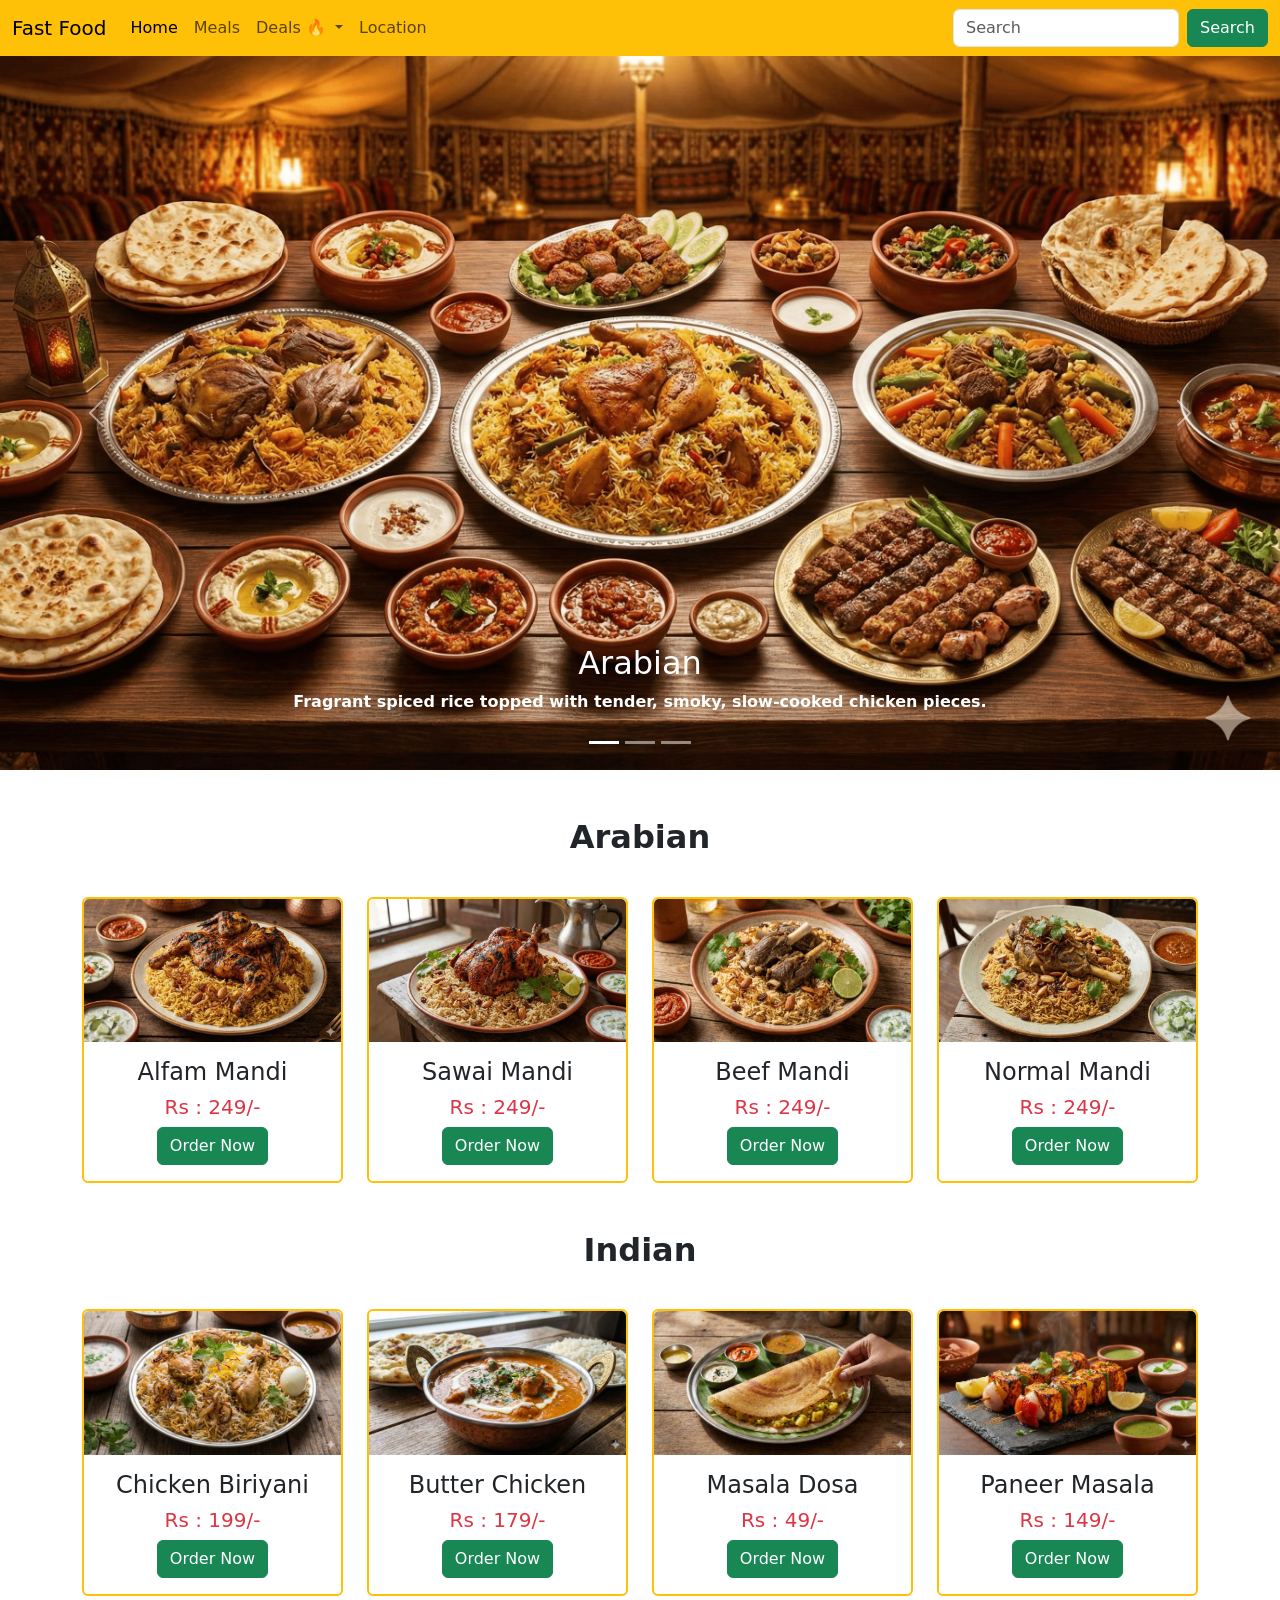
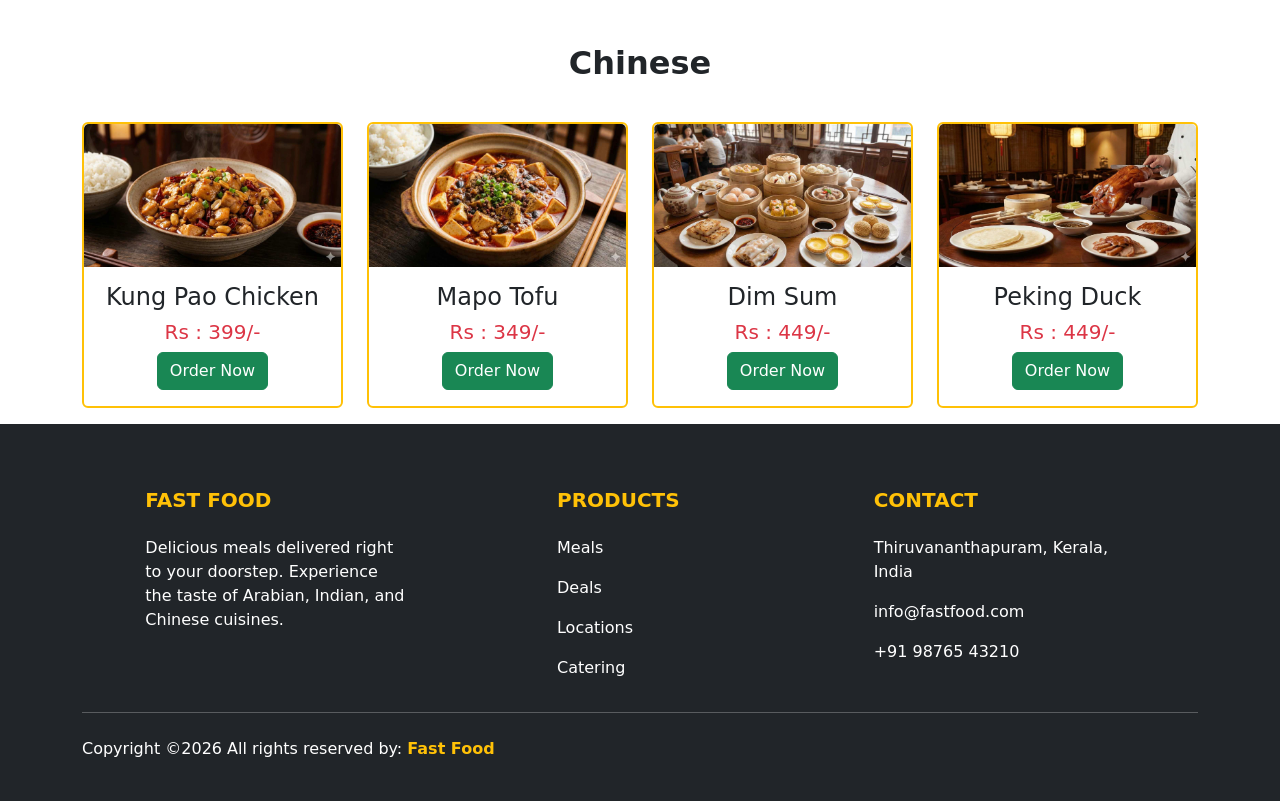
==== commit 02977ba2: "ok" ====
--- a/index.html
+++ b/index.html
@@ -6,7 +6,6 @@
     <meta name="viewport" content="width=device-width, initial-scale=1">
     <title>Fast Food</title>
     <link rel="icon" href="./images/fastfood-removebg-preview.png" type="image/png">
-    <link rel="stylesheet" href="style.css">
     <link href="https://cdn.jsdelivr.net/npm/bootstrap@5.2.3/dist/css/bootstrap.min.css" rel="stylesheet"
         integrity="sha384-rbsA2VBKQhggwzxH7pPCaAqO46MgnOM80zW1RWuH61DGLwZJEdK2Kadq2F9CUG65" crossorigin="anonymous">
 </head>
